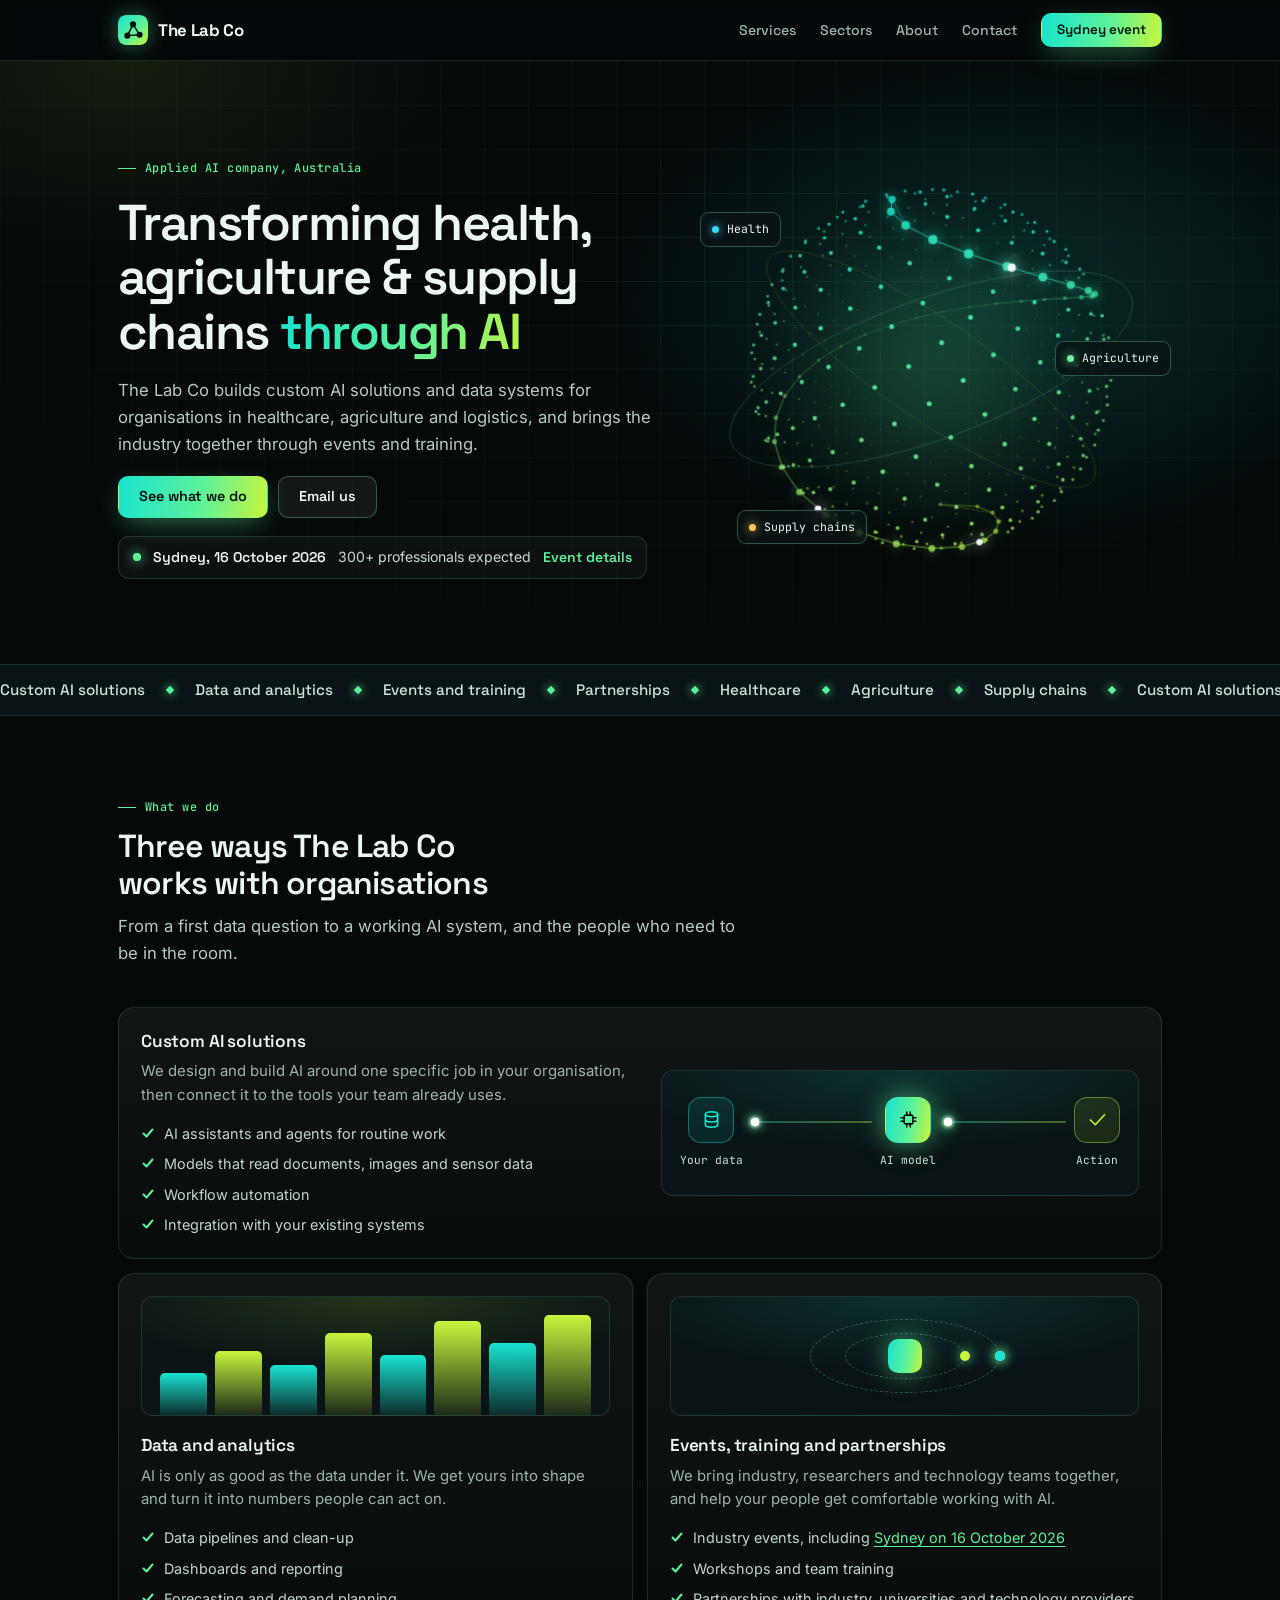
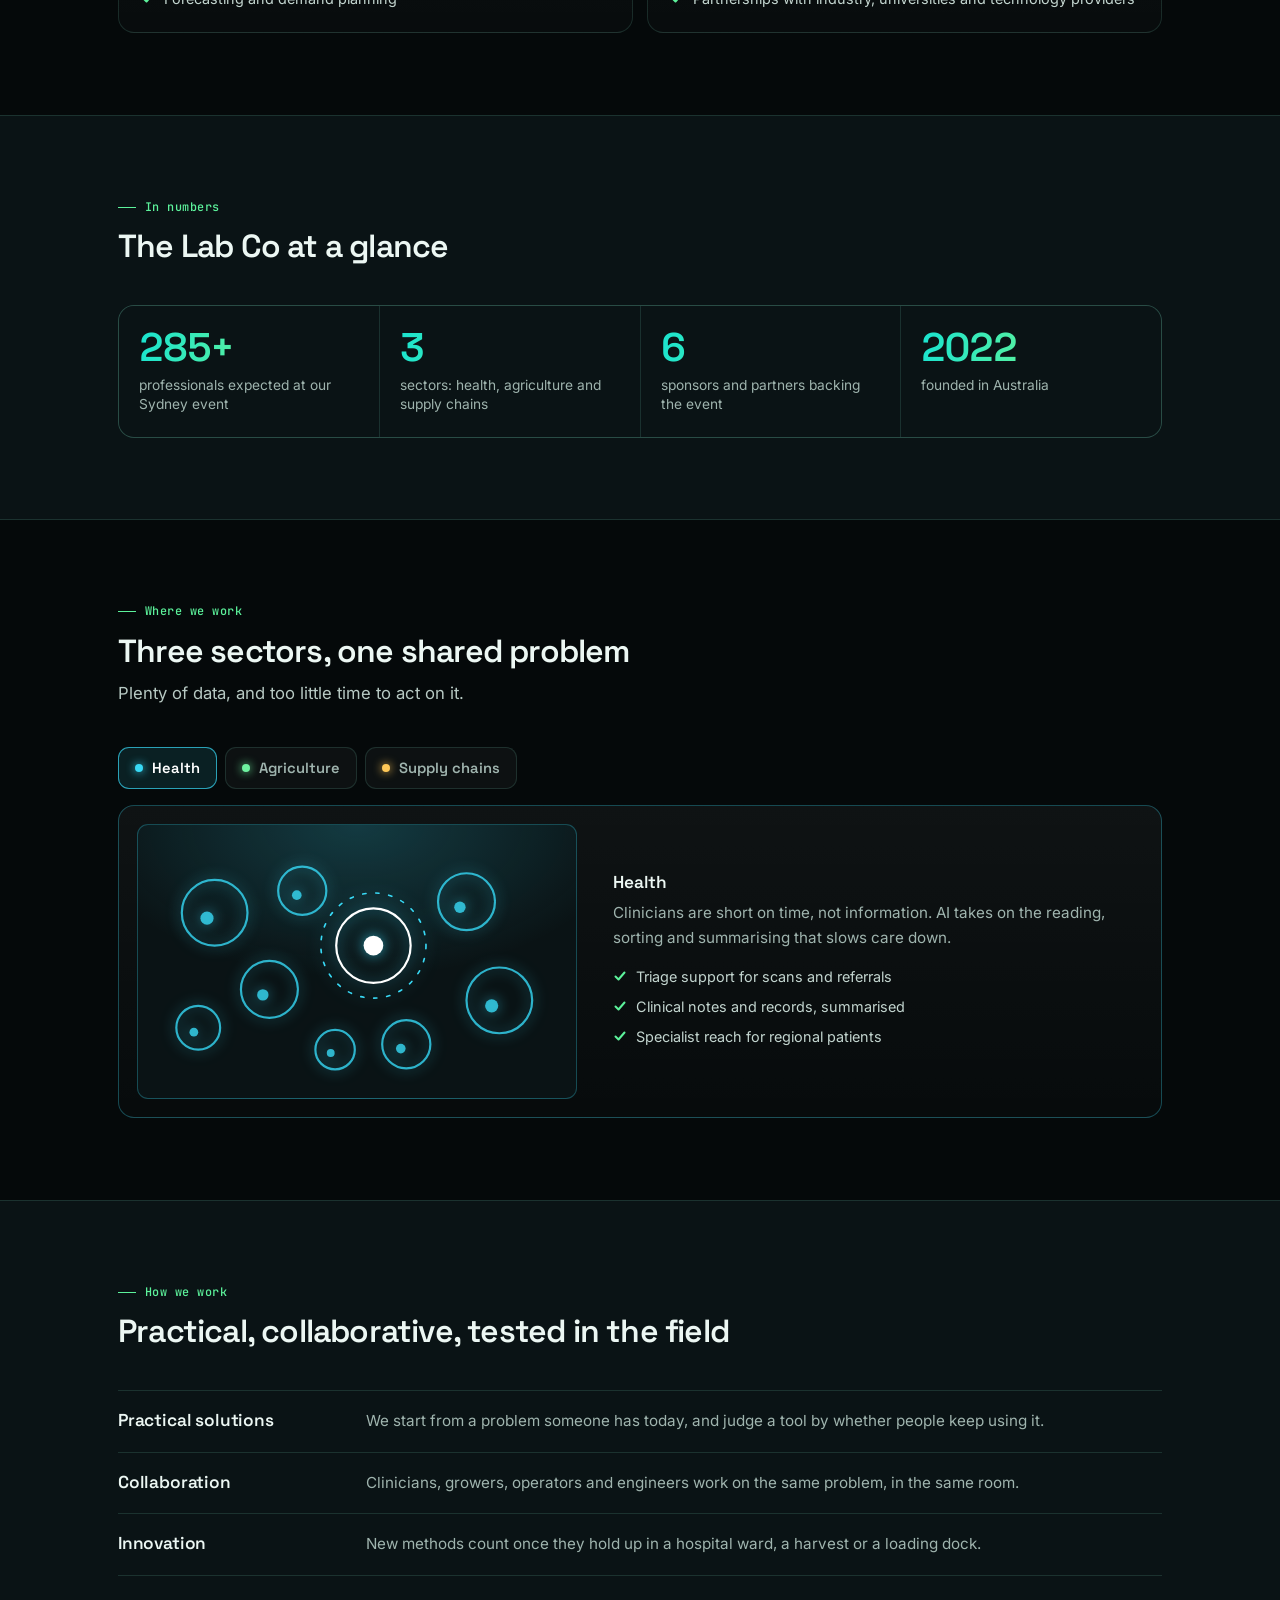
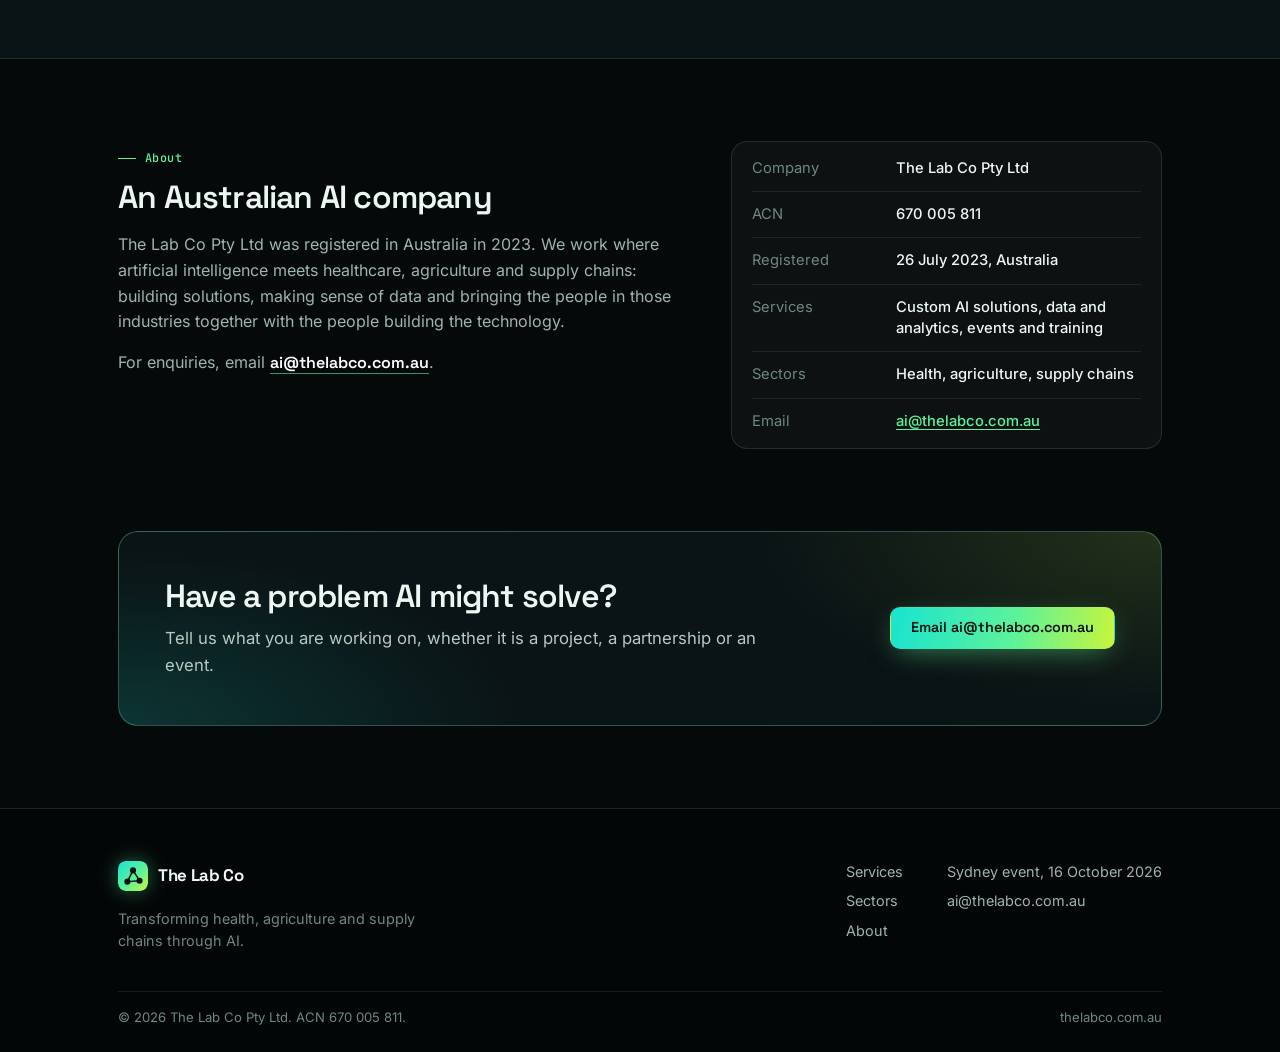
==== index.html @ 6e934815 "Add event speakers preview" ====
<!doctype html>
<html lang="en-AU">
<head>
  <meta charset="utf-8">
  <meta name="viewport" content="width=device-width, initial-scale=1">
  <title>The Lab Co | Custom AI solutions, data and analytics for health, agriculture and supply chains</title>
  <meta name="description" content="The Lab Co is an Australian AI company. We build custom AI solutions and data systems for healthcare, agriculture and supply chains, and run industry events and training.">
  <link rel="canonical" href="https://thelabco.com.au/">
  <meta name="theme-color" content="#05090a">

  <meta property="og:type" content="website">
  <meta property="og:site_name" content="The Lab Co">
  <meta property="og:title" content="The Lab Co | AI for health, agriculture and supply chains">
  <meta property="og:description" content="Custom AI solutions, data and analytics, and industry events for healthcare, agriculture and supply chains.">
  <meta property="og:url" content="https://thelabco.com.au/">
  <meta property="og:image" content="https://thelabco.com.au/assets/img/share.png">
  <meta name="twitter:card" content="summary_large_image">

  <script>document.documentElement.className+=" js";setTimeout(function(){if(!window.__labco)document.documentElement.className+=" reveal-all"},4000);</script>
  <link rel="icon" href="favicon.svg" type="image/svg+xml">
  <link rel="preload" href="assets/fonts/space-grotesk-latin-wght-normal.woff2" as="font" type="font/woff2" crossorigin>
  <link rel="preload" href="assets/fonts/inter-latin-wght-normal.woff2" as="font" type="font/woff2" crossorigin>
  <link rel="stylesheet" href="assets/css/styles.css">

  <script type="application/ld+json">
  {
    "@context": "https://schema.org",
    "@type": "Organization",
    "name": "The Lab Co",
    "legalName": "The Lab Co Pty Ltd",
    "url": "https://thelabco.com.au/",
    "logo": "https://thelabco.com.au/favicon.svg",
    "foundingDate": "2023-07-26",
    "email": "ai@thelabco.com.au",
    "address": { "@type": "PostalAddress", "addressCountry": "AU" }
  }
  </script>
</head>
<body>
  <a class="skip" href="#main">Skip to content</a>
  <div class="progress" aria-hidden="true"></div>

  <header class="site-header">
    <div class="wrap site-header__row">
      <a class="brand" href="index.html" aria-label="The Lab Co, home">
        <img class="brand__mark" src="assets/img/mark.svg" alt="" width="30" height="30">
        <span class="brand__name">The Lab Co</span>
      </a>
      <nav class="nav" aria-label="Main">
        <a class="nav__link" href="#services">Services</a>
        <a class="nav__link" href="#sectors">Sectors</a>
        <a class="nav__link" href="#about">About</a>
        <a class="nav__link" href="#contact">Contact</a>
        <a class="btn btn--primary btn--small" href="event.html">Sydney event</a>
      </nav>
    </div>
  </header>

  <main id="main">

    <section class="hero hero--home">
      <div class="hero__glow" aria-hidden="true"></div>
      <div class="hero__grid" aria-hidden="true"></div>

      <div class="wrap hero__cols">
        <div class="hero__copy">
          <p class="kicker">Applied AI company, Australia</p>
          <h1 class="display">Transforming health, agriculture &amp; supply chains <span class="grad-text">through AI</span></h1>
          <p class="lead">The Lab Co builds custom AI solutions and data systems for organisations in healthcare, agriculture and logistics, and brings the industry together through events and training.</p>
          <div class="btn-row">
            <a class="btn btn--primary" href="#services">See what we do</a>
            <a class="btn btn--ghost" href="mailto:ai@thelabco.com.au">Email us</a>
          </div>
          <a class="eventline" href="event.html">
            <span class="dot"></span>
            <b>Sydney, 16 October 2026</b>
            <span>300+ professionals expected</span>
            <span class="eventline__go">Event details</span>
          </a>
        </div>

        <div class="core" aria-hidden="true">
          <canvas data-sphere></canvas>
          <span class="core__chip core__chip--a">Health</span>
          <span class="core__chip core__chip--b">Agriculture</span>
          <span class="core__chip core__chip--c">Supply chains</span>
        </div>
      </div>
    </section>

    <div class="band" data-band aria-hidden="true">
      <ul class="band__track">
        <li class="band__item">Custom AI solutions</li>
        <li class="band__item">Data and analytics</li>
        <li class="band__item">Events and training</li>
        <li class="band__item">Partnerships</li>
        <li class="band__item">Healthcare</li>
        <li class="band__item">Agriculture</li>
        <li class="band__item">Supply chains</li>
      </ul>
    </div>

    <section class="section" id="services" aria-labelledby="services-title">
      <div class="wrap">
        <div class="section__head">
          <p class="kicker">What we do</p>
          <h2 class="heading" id="services-title">Three ways The Lab Co works with organisations</h2>
          <p class="lead">From a first data question to a working AI system, and the people who need to be in the room.</p>
        </div>

        <div class="bento">
          <article class="card service is-aqua">
            <div>
              <h3 class="subheading">Custom AI solutions</h3>
              <p>We design and build AI around one specific job in your organisation, then connect it to the tools your team already uses.</p>
              <ul class="ticks">
                <li>AI assistants and agents for routine work</li>
                <li>Models that read documents, images and sensor data</li>
                <li>Workflow automation</li>
                <li>Integration with your existing systems</li>
              </ul>
            </div>
            <div class="service__art" aria-hidden="true">
              <div class="flow">
                <div class="flow__node"><span><svg viewBox="0 0 24 24"><ellipse cx="12" cy="6" rx="7" ry="2.8"/><path d="M5 6v6c0 1.5 3.1 2.8 7 2.8s7-1.3 7-2.8V6M5 12v6c0 1.5 3.1 2.8 7 2.8s7-1.3 7-2.8v-6"/></svg></span>Your data</div>
                <div class="flow__wire"></div>
                <div class="flow__node"><span><svg viewBox="0 0 24 24"><rect x="7" y="7" width="10" height="10" rx="2"/><path d="M10 3.5V7M14 3.5V7M10 17v3.5M14 17v3.5M3.5 10H7M3.5 14H7M17 10h3.5M17 14h3.5"/></svg></span>AI model</div>
                <div class="flow__wire"></div>
                <div class="flow__node"><span><svg viewBox="0 0 24 24"><path d="M4 12.5 9.5 18 20 6.5"/></svg></span>Action</div>
              </div>
            </div>
          </article>

          <article class="card service is-lime">
            <div class="service__art" aria-hidden="true">
              <div class="bars">
                <i style="--h:42%;--t:0s"></i><i style="--h:64%;--t:-.4s"></i><i style="--h:50%;--t:-.8s"></i><i style="--h:82%;--t:-1.2s"></i><i style="--h:60%;--t:-1.6s"></i><i style="--h:94%;--t:-2s"></i><i style="--h:72%;--t:-2.4s"></i><i style="--h:100%;--t:-2.8s"></i>
              </div>
            </div>
            <div>
              <h3 class="subheading">Data and analytics</h3>
              <p>AI is only as good as the data under it. We get yours into shape and turn it into numbers people can act on.</p>
              <ul class="ticks">
                <li>Data pipelines and clean-up</li>
                <li>Dashboards and reporting</li>
                <li>Forecasting and demand planning</li>
              </ul>
            </div>
          </article>

          <article class="card service is-aqua">
            <div class="service__art" aria-hidden="true">
              <div class="orbit">
                <span class="orbit__ring"></span><span class="orbit__ring orbit__ring--2"></span>
                <span class="orbit__hub"></span>
                <span class="orbit__sat"></span><span class="orbit__sat orbit__sat--2"></span><span class="orbit__sat orbit__sat--3"></span>
              </div>
            </div>
            <div>
              <h3 class="subheading">Events, training and partnerships</h3>
              <p>We bring industry, researchers and technology teams together, and help your people get comfortable working with AI.</p>
              <ul class="ticks">
                <li><span>Industry events, including <a href="event.html">Sydney on 16 October 2026</a></span></li>
                <li>Workshops and team training</li>
                <li>Partnerships with industry, universities and technology providers</li>
              </ul>
            </div>
          </article>
        </div>
      </div>
    </section>

    <section class="section section--alt" aria-labelledby="numbers-title">
      <div class="wrap">
        <div class="section__head">
          <p class="kicker">In numbers</p>
          <h2 class="heading" id="numbers-title">The Lab Co at a glance</h2>
        </div>
        <!--
          To add "companies served": copy one <div class="stat"> block below,
          set data-count to the real number and change the label.
        -->
        <div class="stats">
          <div class="stat">
            <p class="stat__num grad-text"><span data-count="300">300</span>+</p>
            <p class="stat__label">professionals expected at our Sydney event</p>
          </div>
          <div class="stat">
            <p class="stat__num grad-text"><span data-count="3">3</span></p>
            <p class="stat__label">sectors: health, agriculture and supply chains</p>
          </div>
          <div class="stat">
            <p class="stat__num grad-text"><span data-count="6">6</span></p>
            <p class="stat__label">sponsors and partners backing the event</p>
          </div>
          <div class="stat">
            <p class="stat__num grad-text"><span data-count="2023" data-count-from="2000">2023</span></p>
            <p class="stat__label">founded in Australia</p>
          </div>
        </div>
      </div>
    </section>

    <section class="section" id="sectors" aria-labelledby="sectors-title">
      <div class="wrap">
        <div class="section__head">
          <p class="kicker">Where we work</p>
          <h2 class="heading" id="sectors-title">Three sectors, one shared problem</h2>
          <p class="lead">Plenty of data, and too little time to act on it.</p>
        </div>

        <div class="tabs" data-tabs>
          <div class="tabs__list" role="tablist" aria-label="Sectors" hidden>
            <button class="tab is-health" role="tab" id="tab-health" aria-controls="health" aria-selected="true" type="button">Health</button>
            <button class="tab is-agri" role="tab" id="tab-agriculture" aria-controls="agriculture" aria-selected="false" type="button">Agriculture</button>
            <button class="tab is-supply" role="tab" id="tab-supply" aria-controls="supply-chains" aria-selected="false" type="button">Supply chains</button>
          </div>

          <div class="panel is-health" role="tabpanel" id="health" aria-labelledby="tab-health">
            <div class="panel__art"><img src="assets/img/plate-health.svg" alt="" width="400" height="250"></div>
            <div class="panel__body">
              <h3 class="subheading">Health</h3>
              <p>Clinicians are short on time, not information. AI takes on the reading, sorting and summarising that slows care down.</p>
              <ul class="ticks">
                <li>Triage support for scans and referrals</li>
                <li>Clinical notes and records, summarised</li>
                <li>Specialist reach for regional patients</li>
              </ul>
            </div>
          </div>

          <div class="panel is-agri" role="tabpanel" id="agriculture" aria-labelledby="tab-agriculture">
            <div class="panel__art"><img src="assets/img/plate-agriculture.svg" alt="" width="400" height="250"></div>
            <div class="panel__body">
              <h3 class="subheading">Agriculture</h3>
              <p>A paddock changes by the day. AI turns satellite, weather and sensor data into decisions a grower can act on.</p>
              <ul class="ticks">
                <li>Crop stress and disease detection</li>
                <li>Irrigation and input timing</li>
                <li>Yield forecasting</li>
              </ul>
            </div>
          </div>

          <div class="panel is-supply" role="tabpanel" id="supply-chains" aria-labelledby="tab-supply">
            <div class="panel__art"><img src="assets/img/plate-supply.svg" alt="" width="400" height="250"></div>
            <div class="panel__body">
              <h3 class="subheading">Supply chains</h3>
              <p>Between the farm gate or factory and the customer sit forecasts, bookings and paperwork. AI keeps goods moving and visible.</p>
              <ul class="ticks">
                <li>Demand forecasting</li>
                <li>Shipment visibility and exception alerts</li>
                <li>Automated documents and coordination</li>
              </ul>
            </div>
          </div>
        </div>
      </div>
    </section>

    <section class="section section--alt" id="approach" aria-labelledby="approach-title">
      <div class="wrap">
        <div class="section__head">
          <p class="kicker">How we work</p>
          <h2 class="heading" id="approach-title">Practical, collaborative, tested in the field</h2>
        </div>
        <div class="rowlist">
          <div class="rowlist__item">
            <h3 class="subheading">Practical solutions</h3>
            <p>We start from a problem someone has today, and judge a tool by whether people keep using it.</p>
          </div>
          <div class="rowlist__item">
            <h3 class="subheading">Collaboration</h3>
            <p>Clinicians, growers, operators and engineers work on the same problem, in the same room.</p>
          </div>
          <div class="rowlist__item">
            <h3 class="subheading">Innovation</h3>
            <p>New methods count once they hold up in a hospital ward, a harvest or a loading dock.</p>
          </div>
        </div>
      </div>
    </section>

    <section class="section" id="about" aria-labelledby="about-title">
      <div class="wrap split">
        <div>
          <p class="kicker">About</p>
          <h2 class="heading" id="about-title" style="margin-top: 11px;">An Australian AI company</h2>
          <div class="prose" style="margin-top: 16px;">
            <p>The Lab Co Pty Ltd was registered in Australia in 2023. We work where artificial intelligence meets healthcare, agriculture and supply chains: building solutions, making sense of data and bringing the people in those industries together with the people building the technology.</p>
            <p>For enquiries, email <a class="mail" href="mailto:ai@thelabco.com.au">ai@thelabco.com.au</a>.</p>
          </div>
        </div>
        <dl class="facts">
          <div class="facts__row"><dt>Company</dt><dd>The Lab Co Pty Ltd</dd></div>
          <div class="facts__row"><dt>ACN</dt><dd>670 005 811</dd></div>
          <div class="facts__row"><dt>Registered</dt><dd>26 July 2023, Australia</dd></div>
          <div class="facts__row"><dt>Services</dt><dd>Custom AI solutions, data and analytics, events and training</dd></div>
          <div class="facts__row"><dt>Sectors</dt><dd>Health, agriculture, supply chains</dd></div>
          <div class="facts__row"><dt>Email</dt><dd><a href="mailto:ai@thelabco.com.au">ai@thelabco.com.au</a></dd></div>
        </dl>
      </div>
    </section>

    <section class="section" id="contact" aria-labelledby="contact-title" style="padding-top: 0;">
      <div class="wrap">
        <div class="contact">
          <div>
            <h2 class="heading" id="contact-title">Have a problem AI might solve?</h2>
            <p class="lead">Tell us what you are working on, whether it is a project, a partnership or an event.</p>
          </div>
          <a class="btn btn--primary" href="mailto:ai@thelabco.com.au">Email ai@thelabco.com.au</a>
        </div>
      </div>
    </section>

  </main>

  <footer class="site-footer">
    <div class="wrap">
      <div class="site-footer__top">
        <div>
          <a class="brand" href="index.html" aria-label="The Lab Co, home">
            <img class="brand__mark" src="assets/img/mark.svg" alt="" width="30" height="30">
            <span class="brand__name">The Lab Co</span>
          </a>
          <p class="site-footer__tag">Transforming health, agriculture and supply chains through AI.</p>
        </div>
        <nav class="site-footer__links" aria-label="Site">
          <a href="#services">Services</a>
          <a href="#sectors">Sectors</a>
          <a href="#about">About</a>
        </nav>
        <nav class="site-footer__links" aria-label="More">
          <a href="event.html">Sydney event, 16 October 2026</a>
          <a href="mailto:ai@thelabco.com.au">ai@thelabco.com.au</a>
        </nav>
      </div>
      <div class="site-footer__legal">
        <span>&copy; 2026 The Lab Co Pty Ltd. ACN 670 005 811.</span>
        <span>thelabco.com.au</span>
      </div>
    </div>
  </footer>

  <script src="assets/js/main.js" defer></script>
</body>
</html>
---- assets/css/styles.css ----
/* The Lab Co — site styles
   Identity: graphite black with an aqua-to-lime signal gradient.
   Sector colours: health = cyan, agriculture = green, supply chains = amber. */

@font-face { font-family: "Space Grotesk"; font-style: normal; font-display: swap; font-weight: 300 700; src: url("../fonts/space-grotesk-latin-wght-normal.woff2") format("woff2"); }
@font-face { font-family: "Inter"; font-style: normal; font-display: swap; font-weight: 100 900; src: url("../fonts/inter-latin-wght-normal.woff2") format("woff2"); }
@font-face { font-family: "JetBrains Mono"; font-style: normal; font-display: swap; font-weight: 100 800; src: url("../fonts/jetbrains-mono-latin-wght-normal.woff2") format("woff2"); }

:root {
  color-scheme: dark;
  --bg: #05090a;
  --bg-2: #0a1315;
  --panel: rgba(255, 255, 255, 0.035);
  --panel-2: rgba(255, 255, 255, 0.06);
  --line: rgba(140, 255, 220, 0.13);
  --line-2: rgba(140, 255, 220, 0.28);
  --text: #ecf7f3;
  --muted: #9fb4ae;
  --dim: #6f8781;

  --aqua: #19e3d0;
  --mint: #5cf29b;
  --lime: #c8f53c;
  --cyan: #38d9f5;
  --green: #6ef2a0;
  --amber: #ffc857;
  --grad: linear-gradient(100deg, #19e3d0 0%, #5cf29b 55%, #c8f53c 100%);

  --display: "Space Grotesk", "Segoe UI", system-ui, -apple-system, Arial, sans-serif;
  --body: "Inter", "Segoe UI", system-ui, -apple-system, Arial, sans-serif;
  --mono: "JetBrains Mono", ui-monospace, "SFMono-Regular", Menlo, Consolas, monospace;

  --gutter: clamp(18px, 4.5vw, 48px);
  --radius: 16px;
  --accent: var(--mint);
}

*, *::before, *::after { box-sizing: border-box; }
html { -webkit-text-size-adjust: 100%; scroll-behavior: smooth; scroll-padding-top: 80px; }
@media (prefers-reduced-motion: reduce) { html { scroll-behavior: auto; } }

body {
  margin: 0; background: var(--bg); color: var(--muted);
  font-family: var(--body); font-size: 1rem; line-height: 1.62;
  -webkit-font-smoothing: antialiased; text-rendering: optimizeLegibility; overflow-x: hidden;
}
img, svg, iframe, canvas { display: block; max-width: 100%; }
h1, h2, h3, p, dl, dd, ul, ol { margin: 0; }
ul, ol { padding: 0; list-style: none; }
a { color: var(--mint); text-decoration-thickness: 1px; text-underline-offset: 0.2em; }
a:hover { color: #ffffff; }
:focus-visible { outline: 2px solid var(--lime); outline-offset: 3px; border-radius: 6px; }
[hidden] { display: none !important; }

.skip { position: absolute; left: 12px; top: -70px; z-index: 70; background: #fff; color: #04110e; font-family: var(--display); font-weight: 600; font-size: 0.9rem; padding: 9px 14px; border-radius: 9px; text-decoration: none; }
.skip:focus { top: 12px; }
.wrap { max-width: 1140px; margin-inline: auto; padding-inline: var(--gutter); }
.grad-text { background-image: linear-gradient(100deg, #19e3d0, #5cf29b, #c8f53c, #5cf29b, #19e3d0); background-size: 220% auto; -webkit-background-clip: text; background-clip: text; color: transparent; }

/* ---------- Type (kept compact) ---------- */
.display { font-family: var(--display); font-weight: 600; font-size: clamp(1.9rem, 4.1vw, 3.15rem); line-height: 1.08; letter-spacing: -0.03em; color: var(--text); text-wrap: balance; }
.heading { font-family: var(--display); font-weight: 600; font-size: clamp(1.45rem, 2.5vw, 2rem); line-height: 1.15; letter-spacing: -0.025em; color: var(--text); text-wrap: balance; }
.subheading { font-family: var(--display); font-weight: 600; font-size: 1.08rem; line-height: 1.3; letter-spacing: -0.01em; color: var(--text); }
.lead { font-size: 1.04rem; line-height: 1.62; color: #b7c9c3; max-width: 38em; }
.small { font-size: 0.9rem; }
.kicker { display: inline-flex; align-items: center; gap: 9px; font-family: var(--mono); font-size: 0.74rem; font-weight: 500; letter-spacing: 0.04em; color: var(--mint); }
.kicker::before { content: ""; width: 18px; height: 1px; background: currentColor; }
.prose { max-width: 38em; }
.prose p + p { margin-top: 0.9em; }
.mail { font-family: var(--display); font-weight: 600; color: #fff; text-decoration: none; border-bottom: 1px solid rgba(92, 242, 155, 0.6); }
.mail:hover { color: var(--mint); }

/* ---------- Header ---------- */
.site-header { position: sticky; top: 0; z-index: 50; background: rgba(5, 9, 10, 0.7); -webkit-backdrop-filter: blur(14px) saturate(140%); backdrop-filter: blur(14px) saturate(140%); border-bottom: 1px solid var(--line); transition: background-color 0.3s ease, box-shadow 0.3s ease; }
.site-header.is-scrolled { background: rgba(5, 9, 10, 0.93); box-shadow: 0 12px 36px -18px #000; }
.site-header__row { display: flex; align-items: center; justify-content: space-between; gap: 18px; min-height: 60px; }
.brand { display: inline-flex; align-items: center; gap: 10px; color: var(--text); text-decoration: none; }
.brand:hover { color: #fff; }
.brand__mark { width: 30px; height: 30px; border-radius: 8px; box-shadow: 0 0 20px rgba(92, 242, 155, 0.4); }
.brand__name { font-family: var(--display); font-weight: 700; font-size: 1.05rem; letter-spacing: -0.02em; line-height: 1; }
.nav { display: flex; align-items: center; gap: 4px 24px; font-family: var(--display); font-size: 0.88rem; font-weight: 500; }
.nav__link { color: var(--muted); text-decoration: none; padding-block: 8px; transition: color 0.15s ease; }
.nav__link:hover { color: #fff; }

/* ---------- Buttons ---------- */
.btn { position: relative; overflow: hidden; display: inline-flex; align-items: center; justify-content: center; gap: 8px; font-family: var(--display); font-weight: 600; font-size: 0.9rem; line-height: 1.1; padding: 12px 20px; border-radius: 10px; border: 1px solid transparent; text-decoration: none; cursor: pointer; white-space: nowrap; transition: transform 0.15s ease, box-shadow 0.2s ease, background-color 0.15s ease, border-color 0.15s ease; }
.btn--primary { background: var(--grad); color: #04110e; box-shadow: 0 8px 28px -8px rgba(92, 242, 155, 0.55); }
.btn--primary:hover { color: #04110e; transform: translateY(-1px); box-shadow: 0 10px 36px -6px rgba(92, 242, 155, 0.75); }
.btn--primary::after { content: ""; position: absolute; top: 0; bottom: 0; left: 0; width: 40%; background: linear-gradient(100deg, transparent, rgba(255, 255, 255, 0.6), transparent); transform: translateX(-140%) skewX(-20deg); pointer-events: none; }
.btn--primary:hover::after { transform: translateX(380%) skewX(-20deg); transition: transform 0.75s ease; }
.btn--ghost { background: var(--panel-2); border-color: var(--line-2); color: var(--text); }
.btn--ghost:hover { background: rgba(255, 255, 255, 0.1); border-color: rgba(255, 255, 255, 0.4); color: #fff; }
.btn--small { padding: 9px 15px; font-size: 0.84rem; }
.btn-row { display: flex; flex-wrap: wrap; gap: 10px; }
.btn svg { width: 15px; height: 15px; fill: none; stroke: currentColor; stroke-width: 2; stroke-linecap: round; stroke-linejoin: round; }

/* ---------- Home hero ---------- */
.hero { position: relative; isolation: isolate; overflow: hidden; padding-block: clamp(40px, 6vw, 84px) clamp(36px, 5vw, 64px); }
.hero__glow { position: absolute; inset: 0; z-index: -3; pointer-events: none; background: radial-gradient(45% 60% at 78% 40%, rgba(25, 227, 208, 0.16), transparent 70%), radial-gradient(40% 50% at 10% 0%, rgba(200, 245, 60, 0.08), transparent 70%); }
.hero__grid { position: absolute; inset: 0; z-index: -2; pointer-events: none; background-image: linear-gradient(rgba(140, 255, 220, 0.055) 1px, transparent 1px), linear-gradient(90deg, rgba(140, 255, 220, 0.055) 1px, transparent 1px); background-size: 44px 44px; -webkit-mask-image: radial-gradient(80% 80% at 60% 30%, #000 10%, transparent 100%); mask-image: radial-gradient(80% 80% at 60% 30%, #000 10%, transparent 100%); }
.hero__cols { display: grid; gap: 28px 40px; align-items: center; }
.hero__copy { display: grid; gap: 18px; justify-items: start; }
.hero__copy > * { animation: rise 0.9s cubic-bezier(0.16, 0.84, 0.3, 1) both; }
.hero__copy > :nth-child(1) { animation-delay: 0.05s; }
.hero__copy > :nth-child(2) { animation-delay: 0.16s; }
.hero__copy > :nth-child(3) { animation-delay: 0.3s; }
.hero__copy > :nth-child(4) { animation-delay: 0.44s; }
.hero__copy > :nth-child(5) { animation-delay: 0.58s; }
@keyframes rise { from { opacity: 0; transform: translateY(26px); } }

.core { position: relative; aspect-ratio: 1; width: min(100%, 500px); margin-inline: auto; animation: core-in 1.4s cubic-bezier(0.16, 0.84, 0.3, 1) 0.2s both; }
@keyframes core-in { from { opacity: 0; transform: scale(0.86); } }
.core canvas { width: 100%; height: 100%; }
.core::before { content: ""; position: absolute; inset: 14%; border-radius: 50%; background: radial-gradient(circle, rgba(92, 242, 155, 0.2), transparent 68%); filter: blur(30px); }
.core__chip { position: absolute; display: inline-flex; align-items: center; gap: 8px; font-family: var(--mono); font-size: 0.72rem; color: var(--text); padding: 7px 11px; border-radius: 9px; background: rgba(10, 19, 21, 0.82); border: 1px solid var(--line-2); -webkit-backdrop-filter: blur(6px); backdrop-filter: blur(6px); animation: bob 5s ease-in-out infinite; }
.core__chip::before { content: ""; width: 7px; height: 7px; border-radius: 50%; background: var(--accent); box-shadow: 0 0 10px var(--accent); }
.core__chip--a { --accent: var(--cyan); left: 0; top: 16%; }
.core__chip--b { --accent: var(--green); right: -2%; top: 44%; animation-delay: -1.7s; }
.core__chip--c { --accent: var(--amber); left: 8%; bottom: 12%; animation-delay: -3.2s; }
@keyframes bob { 50% { transform: translateY(-9px); } }

.eventline { display: inline-flex; flex-wrap: wrap; align-items: center; gap: 6px 12px; padding: 9px 14px; border-radius: 11px; background: var(--panel); border: 1px solid var(--line); color: #c9dad4; font-size: 0.88rem; text-decoration: none; transition: border-color 0.2s ease, background-color 0.2s ease; }
.eventline:hover { border-color: var(--line-2); background: var(--panel-2); color: #fff; }
.eventline b { font-family: var(--display); font-weight: 600; color: var(--text); }
.eventline__go { font-family: var(--display); font-weight: 600; color: var(--mint); }
.dot { position: relative; width: 8px; height: 8px; border-radius: 50%; background: var(--mint); box-shadow: 0 0 12px var(--mint); flex: none; }
.dot::after { content: ""; position: absolute; inset: 0; border-radius: 50%; border: 1px solid var(--mint); animation: ping 2.2s cubic-bezier(0, 0, 0.2, 1) infinite; }
@keyframes ping { to { transform: scale(3.4); opacity: 0; } }

/* ---------- Moving word band ---------- */
.band { border-block: 1px solid var(--line); background: var(--bg-2); overflow: hidden; padding-block: 13px; }
.band__track { display: flex; flex-wrap: wrap; justify-content: center; gap: 6px 0; margin: 0; }
.band__item { display: inline-flex; align-items: center; gap: 22px; padding-right: 22px; font-family: var(--display); font-weight: 500; font-size: 0.95rem; color: #cfe2db; white-space: nowrap; }
.band__item::after { content: ""; width: 6px; height: 6px; transform: rotate(45deg); background: var(--mint); box-shadow: 0 0 10px var(--mint); }
.band.is-live .band__track { flex-wrap: nowrap; justify-content: flex-start; width: max-content; animation: slide 38s linear infinite; }
.band.is-live:hover .band__track { animation-play-state: paused; }
@keyframes slide { to { transform: translateX(calc(-100% / 3)); } }

/* ---------- Sections ---------- */
.section { padding-block: clamp(44px, 6.4vw, 84px); position: relative; }
.section--alt { background: var(--bg-2); border-block: 1px solid var(--line); }
.section__head { display: grid; gap: 11px; margin-bottom: clamp(24px, 3.4vw, 40px); max-width: 44em; }

/* ---------- Cards ---------- */
.card { position: relative; background: linear-gradient(180deg, rgba(255, 255, 255, 0.05), rgba(255, 255, 255, 0.015)); border: 1px solid var(--line); border-radius: var(--radius); padding: 22px; transition: border-color 0.2s ease, box-shadow 0.25s ease, transform 0.2s ease; }
.card > * { position: relative; }
.card::before { content: ""; position: absolute; inset: 0; border-radius: inherit; pointer-events: none; opacity: 0; transition: opacity 0.3s ease; background: radial-gradient(340px circle at var(--mx, 50%) var(--my, 0%), color-mix(in srgb, var(--accent) 18%, transparent), transparent 62%); }
.card:hover::before { opacity: 1; }
.card:hover { border-color: color-mix(in srgb, var(--accent) 55%, transparent); }
.card p { margin-top: 8px; font-size: 0.93rem; line-height: 1.6; }
.cards { display: grid; gap: 14px; }

.is-health { --accent: var(--cyan); }
.is-agri { --accent: var(--green); }
.is-supply { --accent: var(--amber); }
.is-aqua { --accent: var(--aqua); }
.is-lime { --accent: var(--lime); }

.icon { display: grid; place-items: center; width: 40px; height: 40px; border-radius: 11px; margin-bottom: 14px; color: var(--accent); background: color-mix(in srgb, var(--accent) 13%, transparent); border: 1px solid color-mix(in srgb, var(--accent) 36%, transparent); box-shadow: 0 0 22px -6px var(--accent); transition: transform 0.25s ease; }
.icon svg { width: 20px; height: 20px; fill: none; stroke: currentColor; stroke-width: 1.8; stroke-linecap: round; stroke-linejoin: round; }
.card:hover .icon { transform: translateY(-3px) scale(1.06); }

.ticks { margin-top: 14px; display: grid; gap: 7px; font-size: 0.9rem; color: #c3d5cf; }
.ticks li { display: flex; gap: 9px; align-items: flex-start; }
.ticks li::before { content: ""; flex: none; width: 14px; height: 14px; margin-top: 4px; background: no-repeat center / contain url("data:image/svg+xml,%3Csvg xmlns='http://www.w3.org/2000/svg' viewBox='0 0 14 14' fill='none' stroke='%235cf29b' stroke-width='2' stroke-linecap='round' stroke-linejoin='round'%3E%3Cpath d='M2.5 7.5 5.5 10.5 11.5 3.5'/%3E%3C/svg%3E"); }

/* ---------- Services (bento) ---------- */
.bento { display: grid; gap: 14px; }
.service { display: grid; gap: 18px; align-content: start; }
.service__art { border-radius: 12px; border: 1px solid var(--line); background: radial-gradient(90% 90% at 50% 0%, color-mix(in srgb, var(--accent) 14%, transparent), transparent 70%), var(--bg-2); overflow: hidden; }

/* flow diagram: data -> model -> action */
.flow { display: grid; grid-template-columns: auto 1fr auto 1fr auto; align-items: center; gap: 0; padding: 26px 18px; }
.flow__node { display: grid; justify-items: center; gap: 8px; font-family: var(--mono); font-size: 0.7rem; color: #cfe2db; }
.flow__node span { display: grid; place-items: center; width: 46px; height: 46px; border-radius: 13px; color: var(--aqua); background: rgba(25, 227, 208, 0.1); border: 1px solid rgba(25, 227, 208, 0.4); }
.flow__node:nth-child(3) span { color: #04110e; background: var(--grad); border-color: transparent; box-shadow: 0 0 26px rgba(92, 242, 155, 0.6); animation: think 2.4s ease-in-out infinite; }
.flow__node:nth-child(5) span { color: var(--lime); background: rgba(200, 245, 60, 0.1); border-color: rgba(200, 245, 60, 0.4); }
.flow__node svg { width: 21px; height: 21px; fill: none; stroke: currentColor; stroke-width: 1.8; stroke-linecap: round; stroke-linejoin: round; }
.flow__wire { position: relative; height: 2px; margin: 0 8px 22px; background: linear-gradient(90deg, rgba(25, 227, 208, 0.35), rgba(200, 245, 60, 0.35)); border-radius: 2px; }
.flow__wire::before, .flow__wire::after { content: ""; position: absolute; top: -3px; left: 0; width: 8px; height: 8px; border-radius: 50%; background: #fff; box-shadow: 0 0 12px var(--mint), 0 0 4px #fff; animation: travel 2.2s linear infinite; }
.flow__wire::after { animation-delay: -1.1s; }
.flow__wire:nth-child(4)::before { animation-delay: -0.5s; }
.flow__wire:nth-child(4)::after { animation-delay: -1.6s; }
@keyframes travel { from { left: 0; opacity: 0; } 12% { opacity: 1; } 88% { opacity: 1; } to { left: calc(100% - 8px); opacity: 0; } }
@keyframes think { 50% { transform: scale(1.08); box-shadow: 0 0 40px rgba(92, 242, 155, 0.9); } }

/* bars */
.bars { display: flex; align-items: flex-end; gap: 8px; height: 118px; padding: 18px 18px 0; }
.bars i { flex: 1; border-radius: 5px 5px 0 0; background: linear-gradient(180deg, var(--aqua), rgba(25, 227, 208, 0.12)); height: var(--h); transform-origin: bottom; animation: grow 3.6s ease-in-out infinite; animation-delay: var(--t, 0s); }
.bars i:nth-child(even) { background: linear-gradient(180deg, var(--lime), rgba(200, 245, 60, 0.1)); }
@keyframes grow { 0%, 100% { transform: scaleY(0.55); } 50% { transform: scaleY(1); } }

/* orbit */
.orbit { position: relative; height: 118px; display: grid; place-items: center; }
.orbit__ring { position: absolute; width: 190px; height: 74px; border: 1px dashed var(--line-2); border-radius: 50%; }
.orbit__ring--2 { width: 120px; height: 46px; }
.orbit__hub { width: 34px; height: 34px; border-radius: 10px; background: var(--grad); box-shadow: 0 0 26px rgba(92, 242, 155, 0.6); }
.orbit__sat { position: absolute; left: 50%; top: 50%; width: 10px; height: 10px; margin: -5px; border-radius: 50%; background: #fff; box-shadow: 0 0 12px var(--mint); offset-path: ellipse(95px 37px at 50% 50%); offset-rotate: 0deg; animation: orbit 7s linear infinite; }
.orbit__sat--2 { offset-path: ellipse(60px 23px at 50% 50%); animation-duration: 4.6s; animation-direction: reverse; background: var(--lime); }
.orbit__sat--3 { animation-delay: -3.5s; background: var(--aqua); }
@keyframes orbit { to { offset-distance: 100%; } }

/* ---------- Numbers ---------- */
.stats { display: grid; grid-template-columns: repeat(2, 1fr); gap: 1px; background: var(--line); border: 1px solid var(--line); border-radius: var(--radius); overflow: hidden; }
.stat { background: var(--bg); padding: 22px 20px; }
.section--alt .stat { background: var(--bg-2); }
.stat__num { font-family: var(--display); font-weight: 600; font-size: clamp(1.8rem, 3.4vw, 2.5rem); line-height: 1; letter-spacing: -0.03em; font-variant-numeric: tabular-nums; }
.stat__label { margin-top: 8px; font-size: 0.86rem; line-height: 1.4; color: var(--muted); }

/* ---------- Sector switcher ---------- */
.tabs { display: grid; gap: 16px; }
.tabs__list { display: flex; flex-wrap: wrap; gap: 8px; }
.tab { display: inline-flex; align-items: center; gap: 9px; font-family: var(--display); font-weight: 600; font-size: 0.92rem; color: var(--muted); background: var(--panel); border: 1px solid var(--line); border-radius: 11px; padding: 11px 16px; cursor: pointer; text-align: left; transition: color 0.15s ease, border-color 0.2s ease, background-color 0.2s ease; }
.tab::before { content: ""; width: 8px; height: 8px; border-radius: 50%; background: var(--accent); box-shadow: 0 0 10px var(--accent); }
.tab:hover { color: #fff; border-color: var(--line-2); }
.tab[aria-selected="true"] { color: #fff; border-color: color-mix(in srgb, var(--accent) 70%, transparent); background: color-mix(in srgb, var(--accent) 11%, transparent); }
.panel { display: grid; gap: 20px; align-items: center; padding: 16px; border-radius: var(--radius); border: 1px solid color-mix(in srgb, var(--accent) 30%, transparent); background: linear-gradient(180deg, rgba(255, 255, 255, 0.045), rgba(255, 255, 255, 0.012)); }
.panel + .panel { margin-top: 14px; }
.tabs.is-live .panel + .panel { margin-top: 0; }
.tabs.is-live .panel { animation: panel-in 0.5s cubic-bezier(0.16, 0.84, 0.3, 1); }
@keyframes panel-in { from { opacity: 0; transform: translateY(12px); } }
.panel__art { position: relative; aspect-ratio: 16 / 10; border-radius: 11px; overflow: hidden; border: 1px solid color-mix(in srgb, var(--accent) 28%, transparent); background: radial-gradient(90% 80% at 50% 0%, color-mix(in srgb, var(--accent) 20%, transparent), transparent 70%), var(--bg-2); }
.panel__art img { width: 100%; height: 100%; object-fit: cover; filter: drop-shadow(0 0 7px color-mix(in srgb, var(--accent) 70%, transparent)); }
.panel__art::after, .card__art::after { content: ""; position: absolute; top: 0; bottom: 0; left: 0; width: 34%; pointer-events: none; background: linear-gradient(90deg, transparent, color-mix(in srgb, var(--accent) 24%, transparent) 70%, color-mix(in srgb, var(--accent) 70%, transparent) 99%, transparent); transform: translateX(-130%); animation: scan 6s ease-in-out infinite; }
@keyframes scan { 0%, 45% { transform: translateX(-130%); } 100% { transform: translateX(330%); } }
.panel__body { padding: 4px 8px 8px; }
.panel__body p { margin-top: 8px; font-size: 0.95rem; }

/* theme cards (event page) */
.card--sector { padding: 10px 10px 20px; }
.card--sector .card__body { padding: 16px 12px 0; }
.card__art { position: relative; display: block; aspect-ratio: 16 / 10; border-radius: 10px; overflow: hidden; background: radial-gradient(90% 80% at 50% 0%, color-mix(in srgb, var(--accent) 20%, transparent), transparent 70%), var(--bg-2); border: 1px solid color-mix(in srgb, var(--accent) 28%, transparent); }
.card__art img { width: 100%; height: 100%; object-fit: cover; filter: drop-shadow(0 0 7px color-mix(in srgb, var(--accent) 70%, transparent)); transition: transform 0.6s cubic-bezier(0.16, 0.84, 0.3, 1); }
.card--sector:hover .card__art img { transform: scale(1.06); }
.cards > :nth-child(2) .card__art::after { animation-delay: 1.2s; }
.cards > :nth-child(3) .card__art::after { animation-delay: 2.4s; }

/* event speakers */
.section--speakers { background: radial-gradient(70% 100% at 50% 0%, rgba(25, 227, 208, 0.06), transparent 78%); border-block: 1px solid var(--line); }
.speaker { padding: 10px; overflow: hidden; }
.speaker__photo { aspect-ratio: 4 / 3; overflow: hidden; border-radius: 10px; border: 1px solid var(--line-2); background: radial-gradient(80% 90% at 50% 28%, rgba(92, 242, 155, 0.16), transparent 72%), #101c1e; }
.speaker__photo img { width: 100%; height: 100%; object-fit: cover; object-position: center 25%; transition: transform 0.5s cubic-bezier(0.16, 0.84, 0.3, 1); }
.speaker:hover .speaker__photo img { transform: scale(1.04); }
.speaker:nth-child(5) .speaker__photo img { object-position: center 24%; }
.speaker__body { padding: 16px 12px 12px; }
.speaker__body p { margin-top: 5px; color: #b7c9c3; }

/* ---------- Principles row ---------- */
.rowlist { display: grid; gap: 0; border-top: 1px solid var(--line); }
.rowlist__item { display: grid; gap: 4px 28px; padding-block: 18px; border-bottom: 1px solid var(--line); }
.rowlist__item p { font-size: 0.95rem; }

/* ---------- Facts ---------- */
.split { display: grid; gap: 28px 52px; align-items: start; }
.facts { border: 1px solid var(--line); border-radius: var(--radius); background: var(--panel); padding: 4px 20px; font-size: 0.92rem; line-height: 1.45; }
.facts__row { display: grid; grid-template-columns: minmax(92px, 34%) 1fr; gap: 12px; padding-block: 12px; border-bottom: 1px solid rgba(140, 255, 220, 0.1); }
.facts__row:last-child { border-bottom: 0; }
.facts dt { color: var(--dim); }
.facts dd { color: var(--text); font-weight: 500; }

/* ---------- Contact ---------- */
.contact { position: relative; overflow: hidden; border-radius: 20px; padding: clamp(26px, 4.4vw, 46px); border: 1px solid var(--line-2); background: radial-gradient(60% 140% at 100% 0%, rgba(200, 245, 60, 0.13), transparent 65%), radial-gradient(60% 140% at 0% 100%, rgba(25, 227, 208, 0.16), transparent 65%), var(--bg-2); display: grid; gap: 18px 40px; align-items: center; }
.contact .lead { margin-top: 10px; }

/* ---------- Event hero ---------- */
.net { position: absolute; inset: 0; z-index: -1; width: 100%; height: 100%; pointer-events: none; -webkit-mask-image: radial-gradient(85% 80% at 50% 40%, #000 35%, transparent 100%); mask-image: radial-gradient(85% 80% at 50% 40%, #000 35%, transparent 100%); }
.pill { display: inline-flex; align-items: center; gap: 11px; font-family: var(--mono); font-size: 0.74rem; line-height: 1.3; color: #cfe2db; padding: 7px 12px 7px 13px; border-radius: 9px; background: rgba(92, 242, 155, 0.08); border: 1px solid rgba(92, 242, 155, 0.32); }
.ticket { position: relative; border-radius: 20px; padding: 1px; background: conic-gradient(from var(--spin), rgba(25, 227, 208, 0.95), rgba(92, 242, 155, 0.1) 22%, rgba(200, 245, 60, 0.95) 50%, rgba(92, 242, 155, 0.1) 78%, rgba(25, 227, 208, 0.95)); animation: spin 9s linear infinite, core-in 1.2s cubic-bezier(0.16, 0.84, 0.3, 1) 0.25s both; box-shadow: 0 30px 80px -40px rgba(92, 242, 155, 0.7); }
@property --spin { syntax: "<angle>"; initial-value: 0deg; inherits: false; }
@keyframes spin { to { --spin: 360deg; } }
.ticket__inner { border-radius: 19px; background: rgba(8, 15, 17, 0.94); padding: 20px; display: grid; gap: 0; }
.ticket__row { display: flex; gap: 13px; align-items: flex-start; padding-block: 13px; border-bottom: 1px solid rgba(140, 255, 220, 0.1); }
.ticket__row:first-child { padding-top: 2px; }
.ticket__row .icon { margin: 0; width: 36px; height: 36px; flex: none; }
.ticket__label { font-family: var(--mono); font-size: 0.68rem; letter-spacing: 0.04em; color: var(--dim); }
.ticket__main { font-family: var(--display); font-weight: 600; font-size: 1rem; line-height: 1.3; color: var(--text); margin-top: 2px; }
.ticket__sub { font-size: 0.86rem; color: var(--muted); line-height: 1.45; }

.countdown { display: grid; gap: 9px; padding-top: 14px; }
.countdown__label { font-family: var(--mono); font-size: 0.68rem; letter-spacing: 0.04em; color: var(--dim); }
.countdown__boxes { display: grid; grid-template-columns: repeat(4, 1fr); gap: 7px; }
.countdown__box { padding: 10px 4px 8px; text-align: center; border-radius: 11px; background: rgba(255, 255, 255, 0.045); border: 1px solid var(--line); }
.countdown__box:last-child { border-color: rgba(92, 242, 155, 0.4); }
.countdown__num { display: block; font-family: var(--display); font-weight: 600; font-size: 1.45rem; line-height: 1; color: var(--text); font-variant-numeric: tabular-nums; }
.countdown__num.tick { animation: tick 0.45s cubic-bezier(0.16, 0.84, 0.3, 1); }
@keyframes tick { from { opacity: 0.2; transform: translateY(-8px); } }
.countdown__unit { display: block; margin-top: 5px; font-size: 0.68rem; color: var(--dim); }
.countdown__done { font-family: var(--display); font-weight: 600; color: var(--text); }

.chips { display: flex; flex-wrap: wrap; gap: 8px; }
.chip { display: inline-flex; align-items: baseline; gap: 7px; padding: 8px 12px; border-radius: 10px; background: var(--panel); border: 1px solid var(--line); font-size: 0.86rem; color: #c9dad4; }
.chip b { font-family: var(--display); font-weight: 600; font-size: 1.05rem; color: var(--text); }

/* ---------- Venue ---------- */
.address { font-style: normal; font-size: 0.98rem; line-height: 1.55; margin-top: 14px; color: #c3d5cf; }
.address strong { display: block; font-family: var(--display); font-weight: 600; font-size: 1.1rem; color: var(--text); margin-bottom: 3px; }
.venue__text { margin-top: 12px; max-width: 30em; font-size: 0.95rem; }
.venue .btn-row { margin-top: 18px; }
.venue__map { border-radius: var(--radius); overflow: hidden; border: 1px solid var(--line-2); background: var(--bg-2); box-shadow: 0 30px 70px -40px rgba(92, 242, 155, 0.5); }
.venue__map iframe { width: 100%; height: clamp(250px, 34vw, 370px); border: 0; filter: invert(92%) hue-rotate(150deg) saturate(0.7) brightness(0.95) contrast(0.92); }

/* ---------- Sponsors ---------- */
.tiers { display: grid; gap: 12px; }
.tier { display: grid; gap: 14px 28px; align-items: center; padding: 18px 20px; border-radius: var(--radius); background: var(--panel); border: 1px solid var(--line); }
.tier__name { display: flex; align-items: center; gap: 10px; font-family: var(--display); font-weight: 600; font-size: 0.98rem; color: var(--text); }
.tier__gem { width: 10px; height: 10px; border-radius: 3px; transform: rotate(45deg); background: var(--accent); box-shadow: 0 0 14px var(--accent); flex: none; animation: gem 2.8s ease-in-out infinite; }
@keyframes gem { 50% { box-shadow: 0 0 22px 3px var(--accent); } }
.tier--diamond { --accent: #b5f7ff; border-color: rgba(120, 240, 255, 0.4); background: linear-gradient(110deg, rgba(25, 227, 208, 0.1), rgba(92, 242, 155, 0.04) 60%, rgba(255, 255, 255, 0.02)); }
.tier--gold { --accent: var(--amber); }
.tier--sponsor { --accent: var(--mint); }
.tier--partner { --accent: var(--lime); }
.tier__logos { display: flex; flex-wrap: wrap; gap: 12px; }
.sponsor { display: grid; gap: 8px; width: 164px; color: inherit; text-decoration: none; align-content: start; }
.sponsor__tile { display: block; position: relative; overflow: hidden; height: 90px; padding: 11px 15px; background: #fff; border-radius: 12px; box-shadow: 0 0 0 1px rgba(255, 255, 255, 0.1); transition: transform 0.2s ease, box-shadow 0.25s ease; }
.sponsor__tile img { width: 100%; height: 100%; object-fit: contain; }
.sponsor__tile::after { content: ""; position: absolute; top: 0; bottom: 0; left: 0; width: 45%; pointer-events: none; background: linear-gradient(100deg, transparent, rgba(92, 242, 155, 0.3), transparent); transform: translateX(-130%) skewX(-18deg); }
.sponsor__name { font-family: var(--display); font-weight: 600; font-size: 0.88rem; line-height: 1.25; color: var(--text); }
.sponsor__url { display: inline-flex; align-items: center; gap: 6px; font-size: 0.78rem; line-height: 1.2; color: var(--dim); margin-top: -4px; transition: color 0.15s ease; }
.sponsor__url svg { width: 11px; height: 11px; fill: none; stroke: currentColor; stroke-width: 1.8; stroke-linecap: round; stroke-linejoin: round; flex: none; }
.sponsor--gold { width: 194px; }
.sponsor--gold .sponsor__tile { height: 106px; padding: 13px 18px; }
.sponsor--diamond { width: 226px; }
.sponsor--diamond .sponsor__tile { height: 124px; padding: 13px 18px; }
a.sponsor:hover .sponsor__tile, a.sponsor:focus-visible .sponsor__tile { transform: translateY(-4px); box-shadow: 0 0 0 2px var(--mint), 0 20px 44px -14px rgba(92, 242, 155, 0.8); }
a.sponsor:hover .sponsor__tile::after, a.sponsor:focus-visible .sponsor__tile::after { transform: translateX(330%) skewX(-18deg); transition: transform 0.8s ease; }
a.sponsor:hover .sponsor__url, a.sponsor:focus-visible .sponsor__url { color: var(--mint); }
a.sponsor:hover, a.sponsor:focus-visible { color: inherit; }
.partner-cta { margin-top: 14px; padding: 16px 20px; border-radius: var(--radius); border: 1px dashed var(--line-2); display: flex; flex-wrap: wrap; align-items: center; justify-content: space-between; gap: 12px 24px; }
.partner-cta p { color: #c3d5cf; max-width: 34em; font-size: 0.95rem; }

/* ---------- Footer ---------- */
.site-footer { border-top: 1px solid var(--line); background: #030607; padding-block: clamp(32px, 5vw, 52px) 24px; font-size: 0.9rem; line-height: 1.5; }
.site-footer__top { display: grid; gap: 24px 44px; }
.site-footer__tag { margin-top: 12px; max-width: 24em; color: var(--dim); }
.site-footer__links { display: grid; gap: 8px; align-content: start; justify-items: start; }
.site-footer__links a { color: var(--muted); text-decoration: none; }
.site-footer__links a:hover { color: #fff; }
.site-footer__legal { margin-top: clamp(24px, 4vw, 40px); padding-top: 16px; border-top: 1px solid rgba(140, 255, 220, 0.1); color: var(--dim); font-size: 0.82rem; display: flex; flex-wrap: wrap; gap: 6px 24px; justify-content: space-between; }

/* ---------- Motion helpers ---------- */
.progress { position: fixed; top: 0; left: 0; right: 0; height: 3px; z-index: 80; background: var(--grad); transform-origin: 0 50%; transform: scaleX(var(--p, 0)); pointer-events: none; }
.grad-text { animation: sheen 7s linear infinite; }
@keyframes sheen { to { background-position: 220% center; } }

.js :is(.section__head, .card, .facts, .tier, .venue__map, .contact, .partner-cta, .stats, .tabs, .rowlist__item, .reveal):not(.is-done) { transition: opacity 0.8s cubic-bezier(0.16, 0.84, 0.3, 1) var(--d, 0ms), transform 0.8s cubic-bezier(0.16, 0.84, 0.3, 1) var(--d, 0ms); }
.js :is(.section__head, .card, .facts, .tier, .venue__map, .contact, .partner-cta, .stats, .tabs, .rowlist__item, .reveal):not(.is-in) { opacity: 0; transform: translateY(28px); }
.js .tier:not(.is-in), .js .rowlist__item:not(.is-in) { transform: translateX(-28px); }
.js :is(.venue__map, .contact):not(.is-in) { transform: translateY(28px) scale(0.97); }
.reveal-all :is(.section__head, .card, .facts, .tier, .venue__map, .contact, .partner-cta, .stats, .tabs, .rowlist__item, .reveal) { opacity: 1 !important; transform: none !important; }

@media (prefers-reduced-motion: reduce) {
  *, *::before, *::after { animation-duration: 0.01ms !important; animation-delay: 0s !important; animation-iteration-count: 1 !important; transition-duration: 0.01ms !important; }
  .js :is(.section__head, .card, .facts, .tier, .venue__map, .contact, .partner-cta, .stats, .tabs, .rowlist__item, .reveal) { opacity: 1 !important; transform: none !important; }
  .panel__art::after, .card__art::after, .dot::after, .flow__wire::before, .flow__wire::after, .orbit__sat { display: none; }
  .grad-text { animation: none; }
  .bars i { transform: none; }
}

/* ---------- Wider screens ---------- */
@media (min-width: 720px) {
  .cards--3 { grid-template-columns: repeat(3, 1fr); }
  .bento { grid-template-columns: repeat(12, 1fr); }
  .bento > :nth-child(1) { grid-column: span 12; grid-template-columns: 1.05fr 1fr; align-items: center; }
  .bento > :nth-child(2), .bento > :nth-child(3) { grid-column: span 6; }
  .stats { grid-template-columns: repeat(4, 1fr); }
  .panel { grid-template-columns: 0.9fr 1.1fr; padding: 18px; gap: 28px; }
  .rowlist__item { grid-template-columns: 220px 1fr; align-items: baseline; }
  .split { grid-template-columns: minmax(0, 1.3fr) minmax(0, 1fr); }
  .split--venue { grid-template-columns: minmax(0, 1fr) minmax(0, 1.3fr); align-items: center; }
  .tier { grid-template-columns: 180px minmax(0, 1fr); }
  .contact { grid-template-columns: 1fr auto; }
  .site-footer__top { grid-template-columns: minmax(0, 1.6fr) auto auto; }
}
@media (min-width: 900px) {
  .hero__cols { grid-template-columns: minmax(0, 1.08fr) minmax(0, 0.92fr); }
  .hero__cols--event { grid-template-columns: minmax(0, 1.2fr) minmax(320px, 0.8fr); }
}
@media (max-width: 899px) {
  .hero--home .core { position: absolute; z-index: -1; right: -22%; top: 4%; width: 78%; opacity: 0.4; }
  .hero--home .core__chip { display: none; }
}
@media (max-width: 759px) {
  .nav__link { display: none; }
}
@media (max-width: 480px) {
  .sponsor { width: calc(50% - 6px); }
  .sponsor .sponsor__tile { height: 84px; }
  .sponsor--gold, .sponsor--diamond { width: 100%; }
  .sponsor--gold .sponsor__tile, .sponsor--diamond .sponsor__tile { height: 118px; }
  .partner-cta .btn, .contact .btn { width: 100%; }
  .flow { padding: 20px 10px; }
  .flow__wire { margin-inline: 4px; }
}
@media print {
  .net, .core, .progress, .hero__glow, .hero__grid, .venue__map, .btn-row, .nav, .band { display: none; }
  body { background: #fff; color: #000; }
}
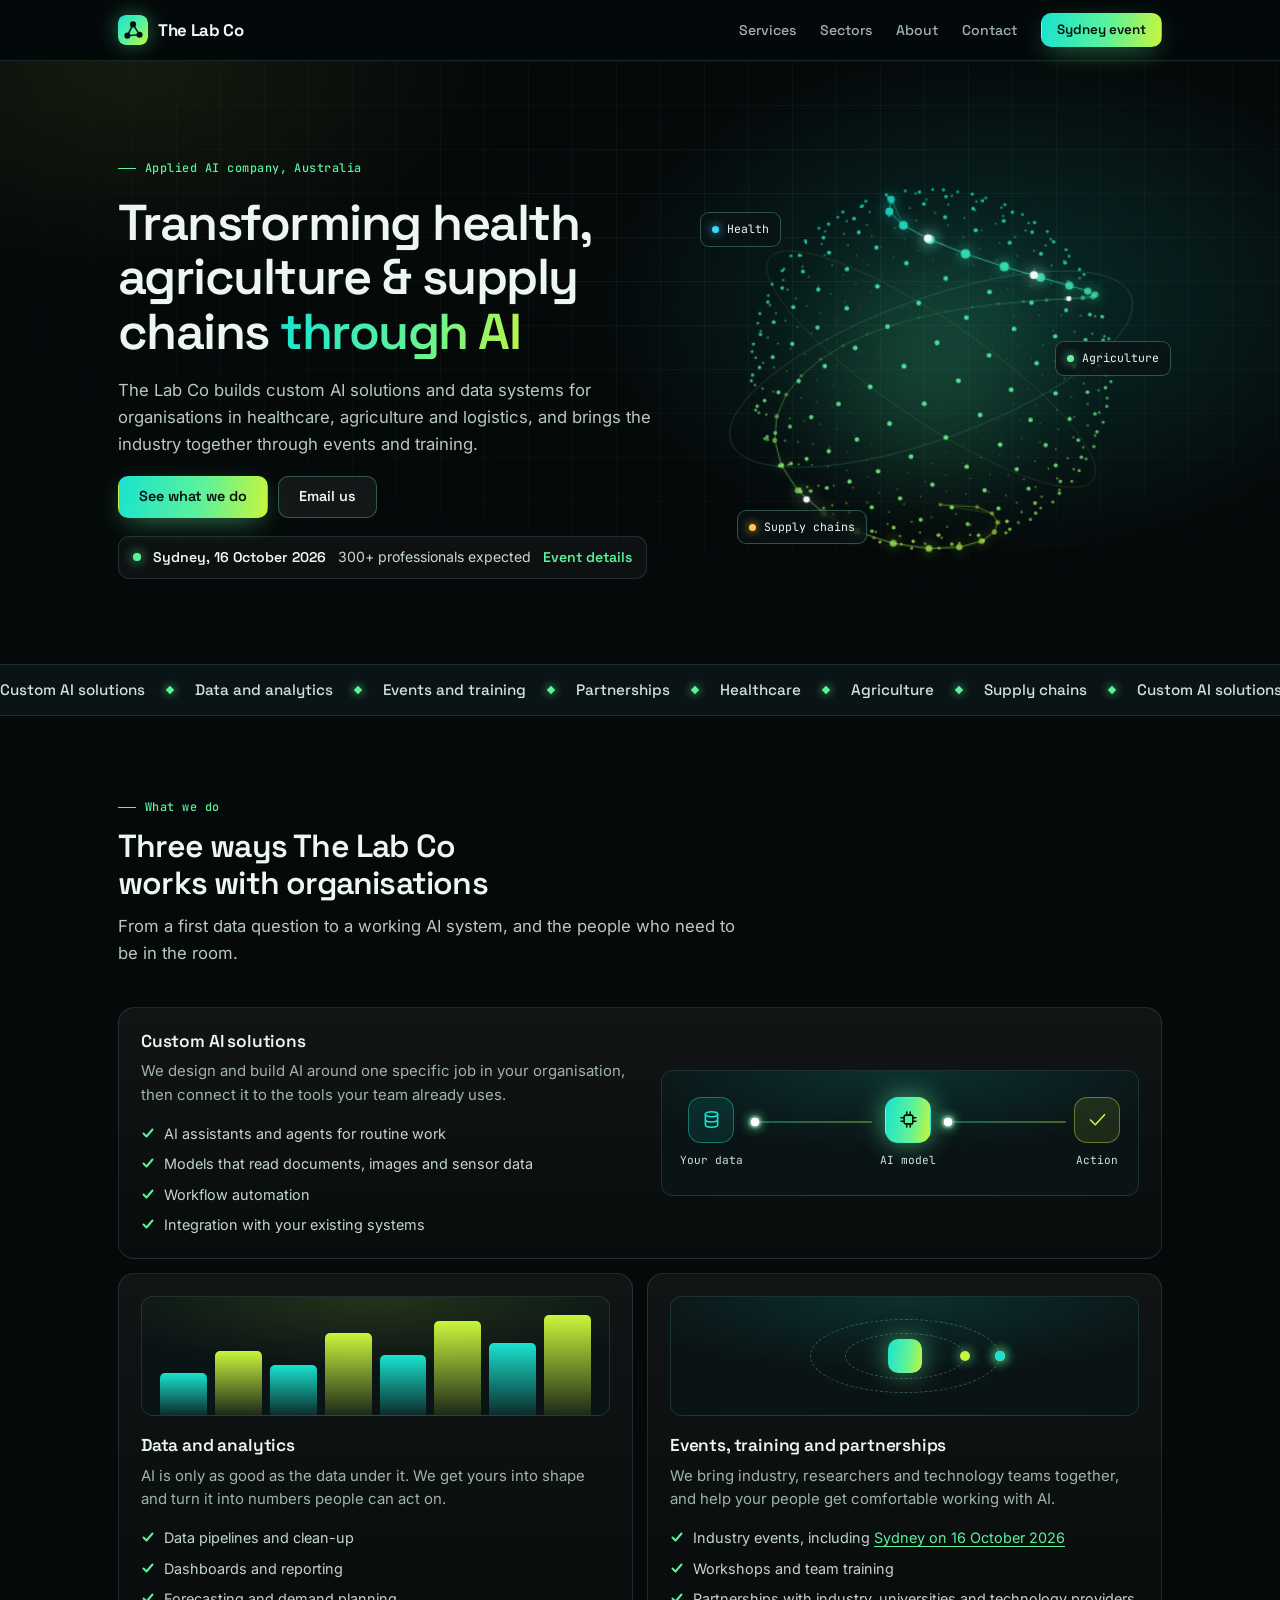
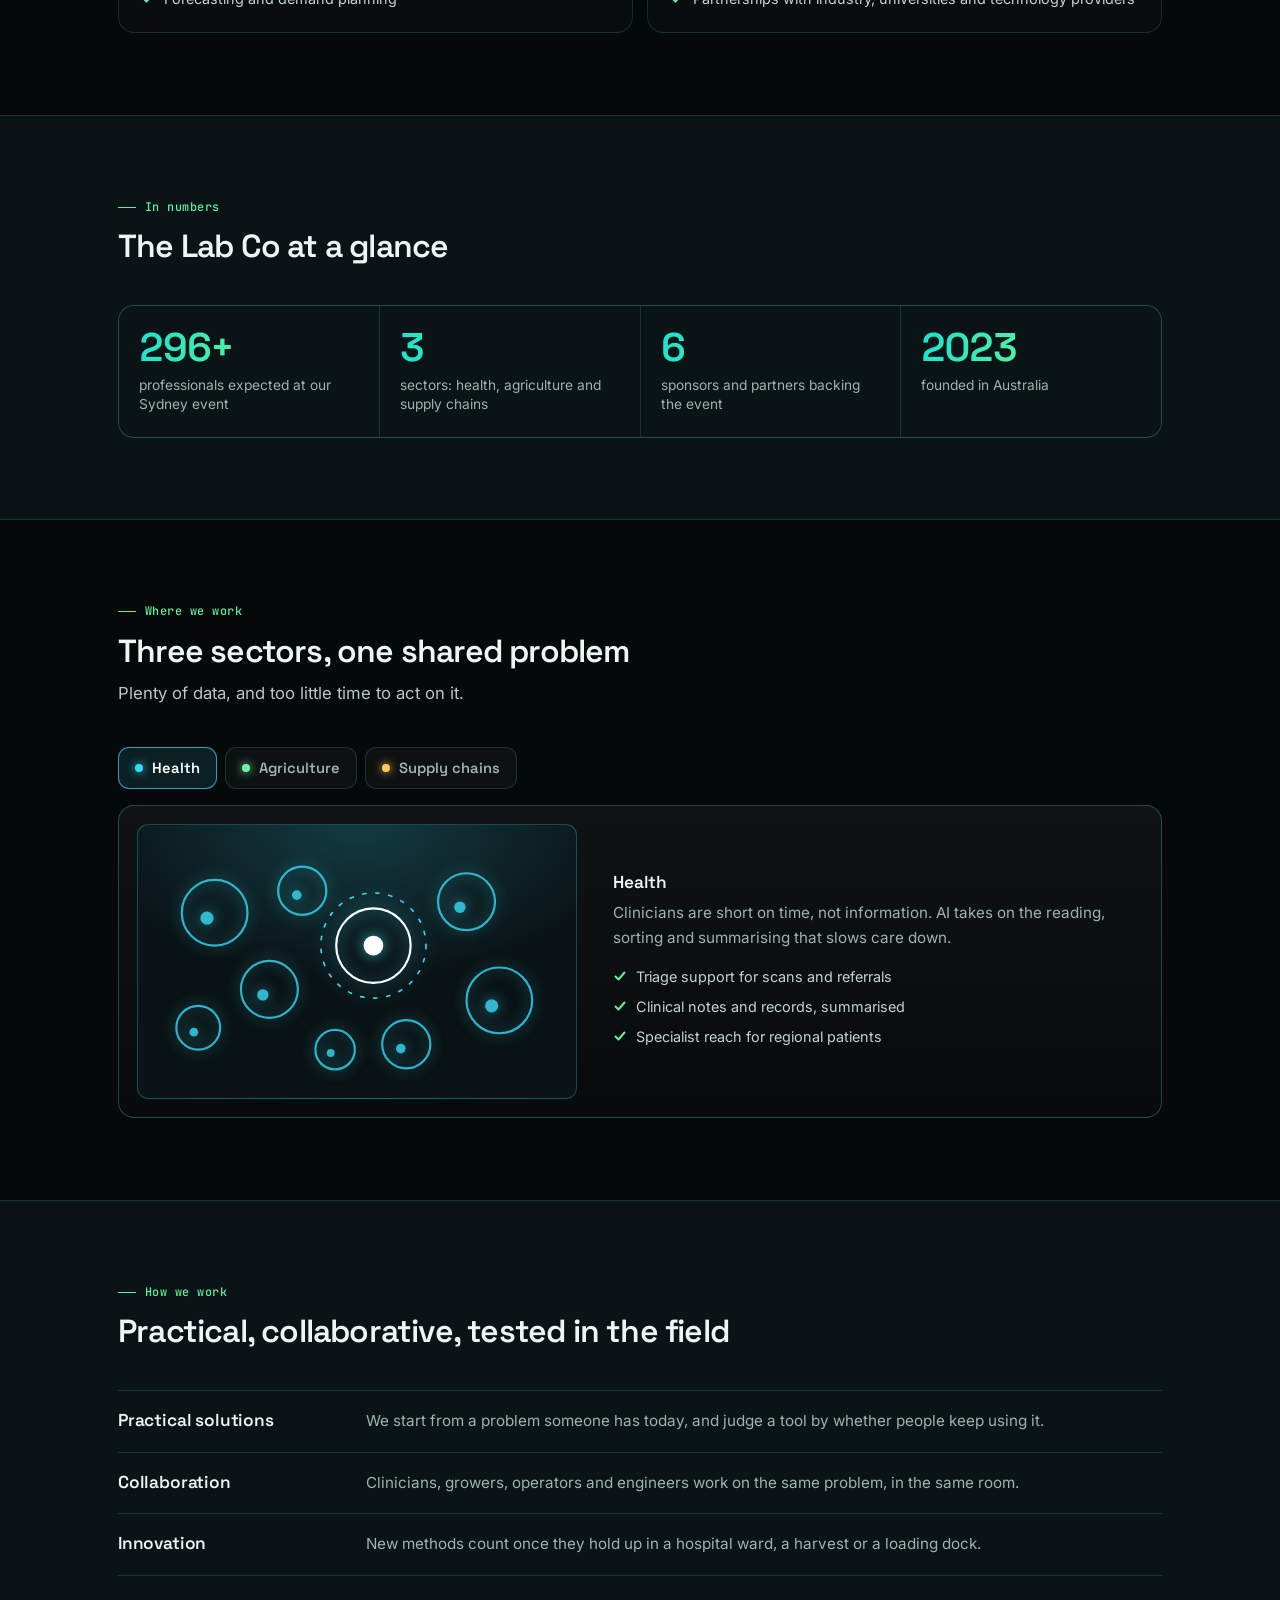
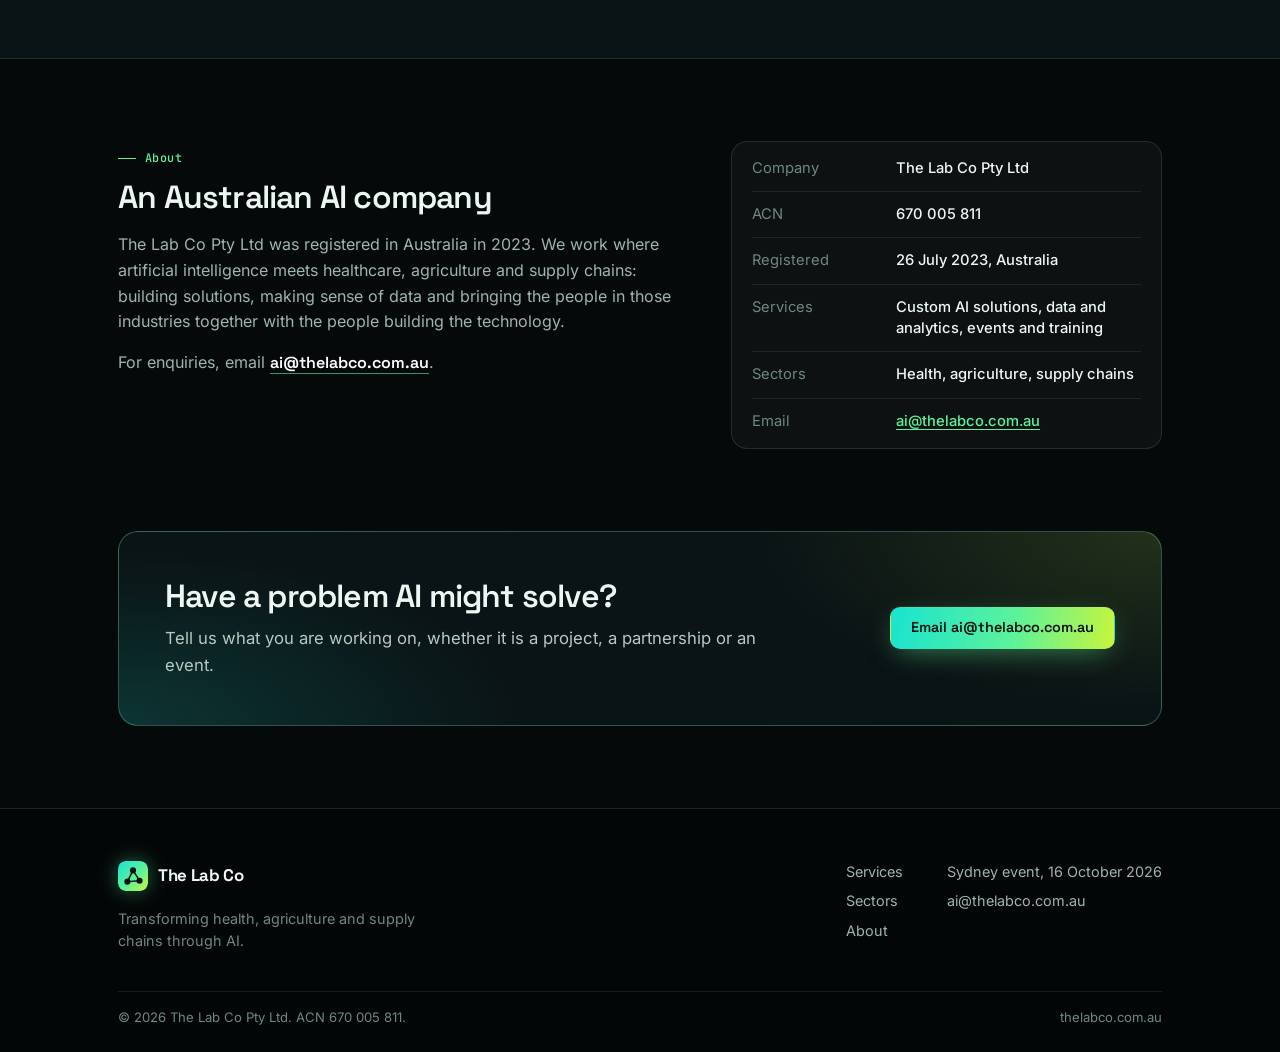
==== commit e383e464: "Improve mobile navigation and correct site details" ====
--- a/index.html
+++ b/index.html
@@ -20,7 +20,7 @@
   <link rel="icon" href="favicon.svg" type="image/svg+xml">
   <link rel="preload" href="assets/fonts/space-grotesk-latin-wght-normal.woff2" as="font" type="font/woff2" crossorigin>
   <link rel="preload" href="assets/fonts/inter-latin-wght-normal.woff2" as="font" type="font/woff2" crossorigin>
-  <link rel="stylesheet" href="assets/css/styles.css">
+  <link rel="stylesheet" href="assets/css/styles.css?v=20261013-audit1">
 
   <script type="application/ld+json">
   {
@@ -194,7 +194,7 @@
             <p class="stat__label">sponsors and partners backing the event</p>
           </div>
           <div class="stat">
-            <p class="stat__num grad-text"><span data-count="2023" data-count-from="2000">2023</span></p>
+            <p class="stat__num grad-text">2023</p>
             <p class="stat__label">founded in Australia</p>
           </div>
         </div>
--- a/assets/css/styles.css
+++ b/assets/css/styles.css
@@ -238,10 +238,8 @@
 /* event speakers */
 .section--speakers { background: radial-gradient(70% 100% at 50% 0%, rgba(25, 227, 208, 0.06), transparent 78%); border-block: 1px solid var(--line); }
 .speaker { padding: 10px; overflow: hidden; }
-.speaker__photo { aspect-ratio: 4 / 3; overflow: hidden; border-radius: 10px; border: 1px solid var(--line-2); background: radial-gradient(80% 90% at 50% 28%, rgba(92, 242, 155, 0.16), transparent 72%), #101c1e; }
-.speaker__photo img { width: 100%; height: 100%; object-fit: cover; object-position: center 25%; transition: transform 0.5s cubic-bezier(0.16, 0.84, 0.3, 1); }
-.speaker:hover .speaker__photo img { transform: scale(1.04); }
-.speaker:nth-child(5) .speaker__photo img { object-position: center 24%; }
+.speaker__photo { aspect-ratio: 1; overflow: hidden; border-radius: 10px; border: 1px solid var(--line-2); background: radial-gradient(80% 90% at 50% 28%, rgba(92, 242, 155, 0.16), transparent 72%), #101c1e; }
+.speaker__photo img { width: 100%; height: 100%; object-fit: contain; object-position: center; }
 .speaker__body { padding: 16px 12px 12px; }
 .speaker__body p { margin-top: 5px; color: #b7c9c3; }
 
@@ -380,7 +378,12 @@
   .hero--home .core__chip { display: none; }
 }
 @media (max-width: 759px) {
-  .nav__link { display: none; }
+  html { scroll-padding-top: 120px; }
+  .site-header__row { flex-wrap: wrap; gap: 0; padding-top: 10px; }
+  .site-header .brand { margin-bottom: 10px; }
+  .nav { width: 100%; gap: 18px; overflow-x: auto; white-space: nowrap; -webkit-overflow-scrolling: touch; border-top: 1px solid var(--line); }
+  .nav__link { display: inline-flex; flex: none; padding-block: 10px; }
+  .nav .btn { flex: none; }
 }
 @media (max-width: 480px) {
   .sponsor { width: calc(50% - 6px); }
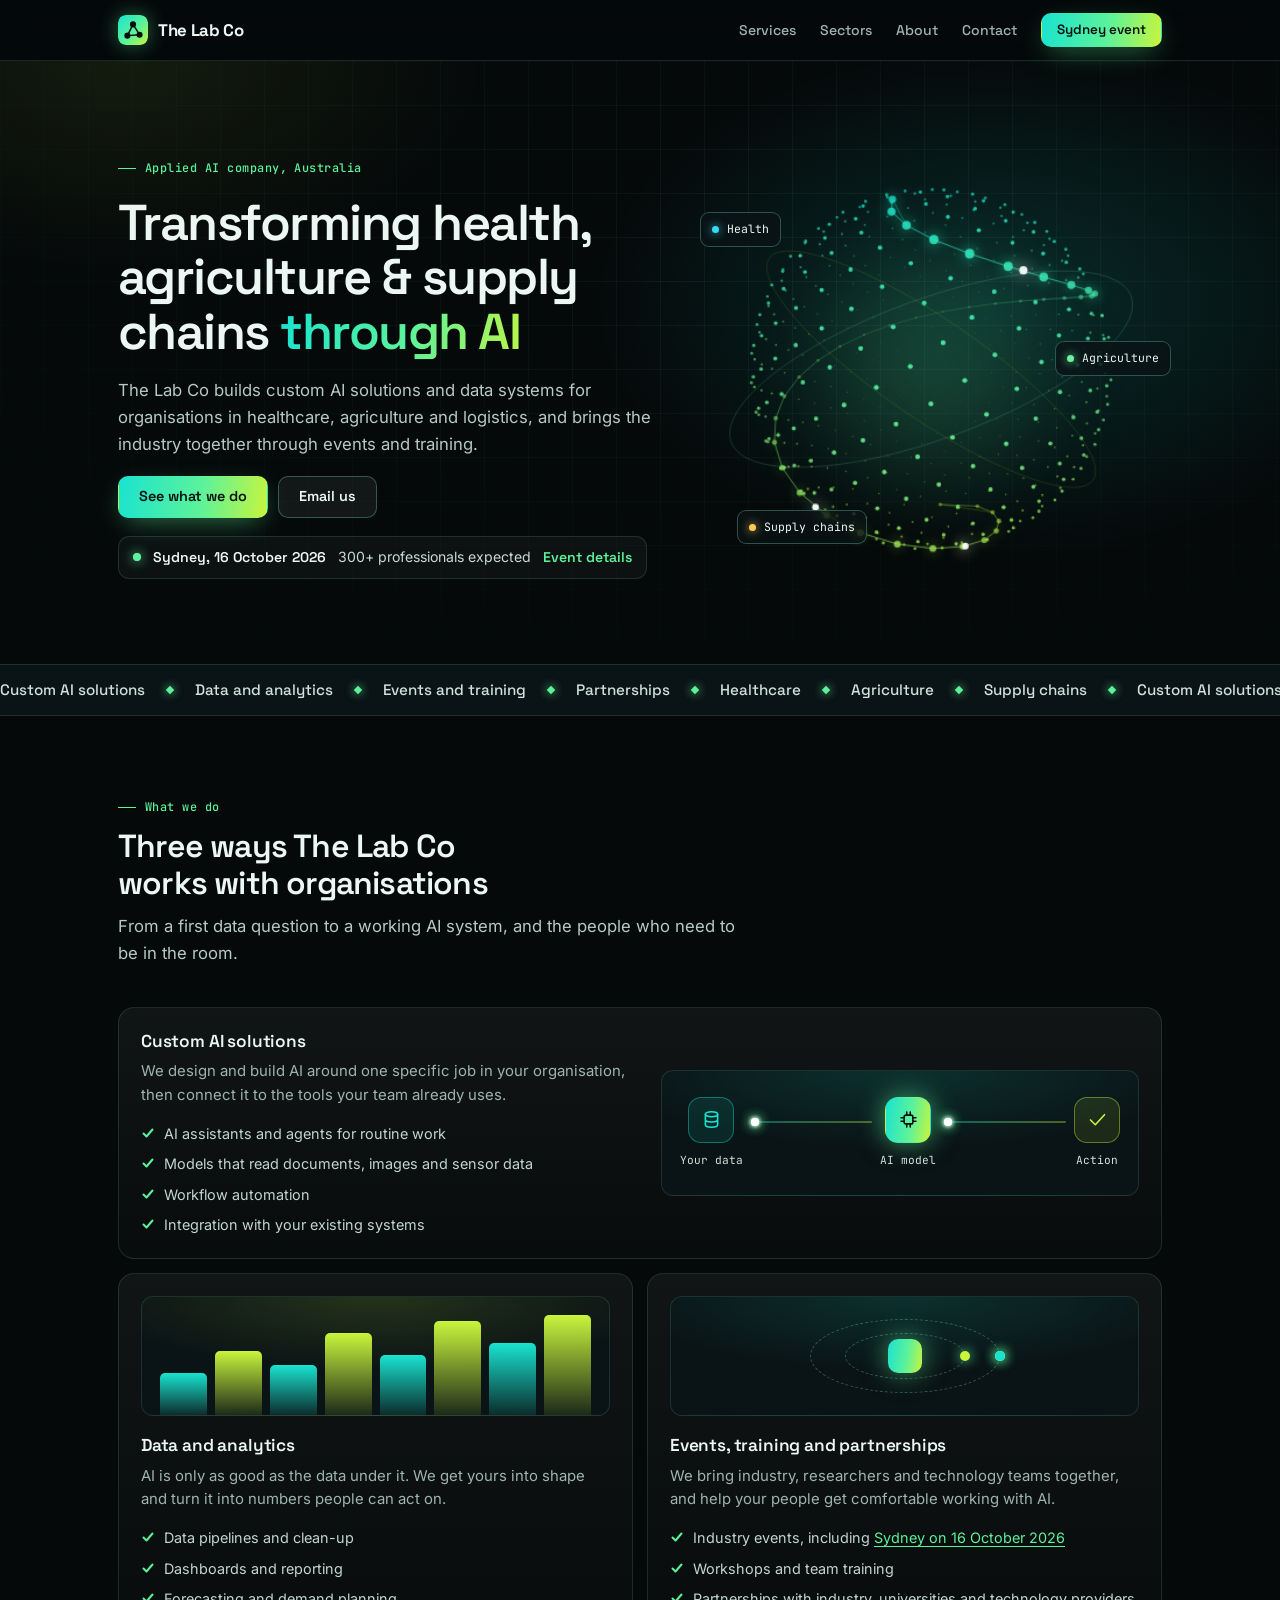
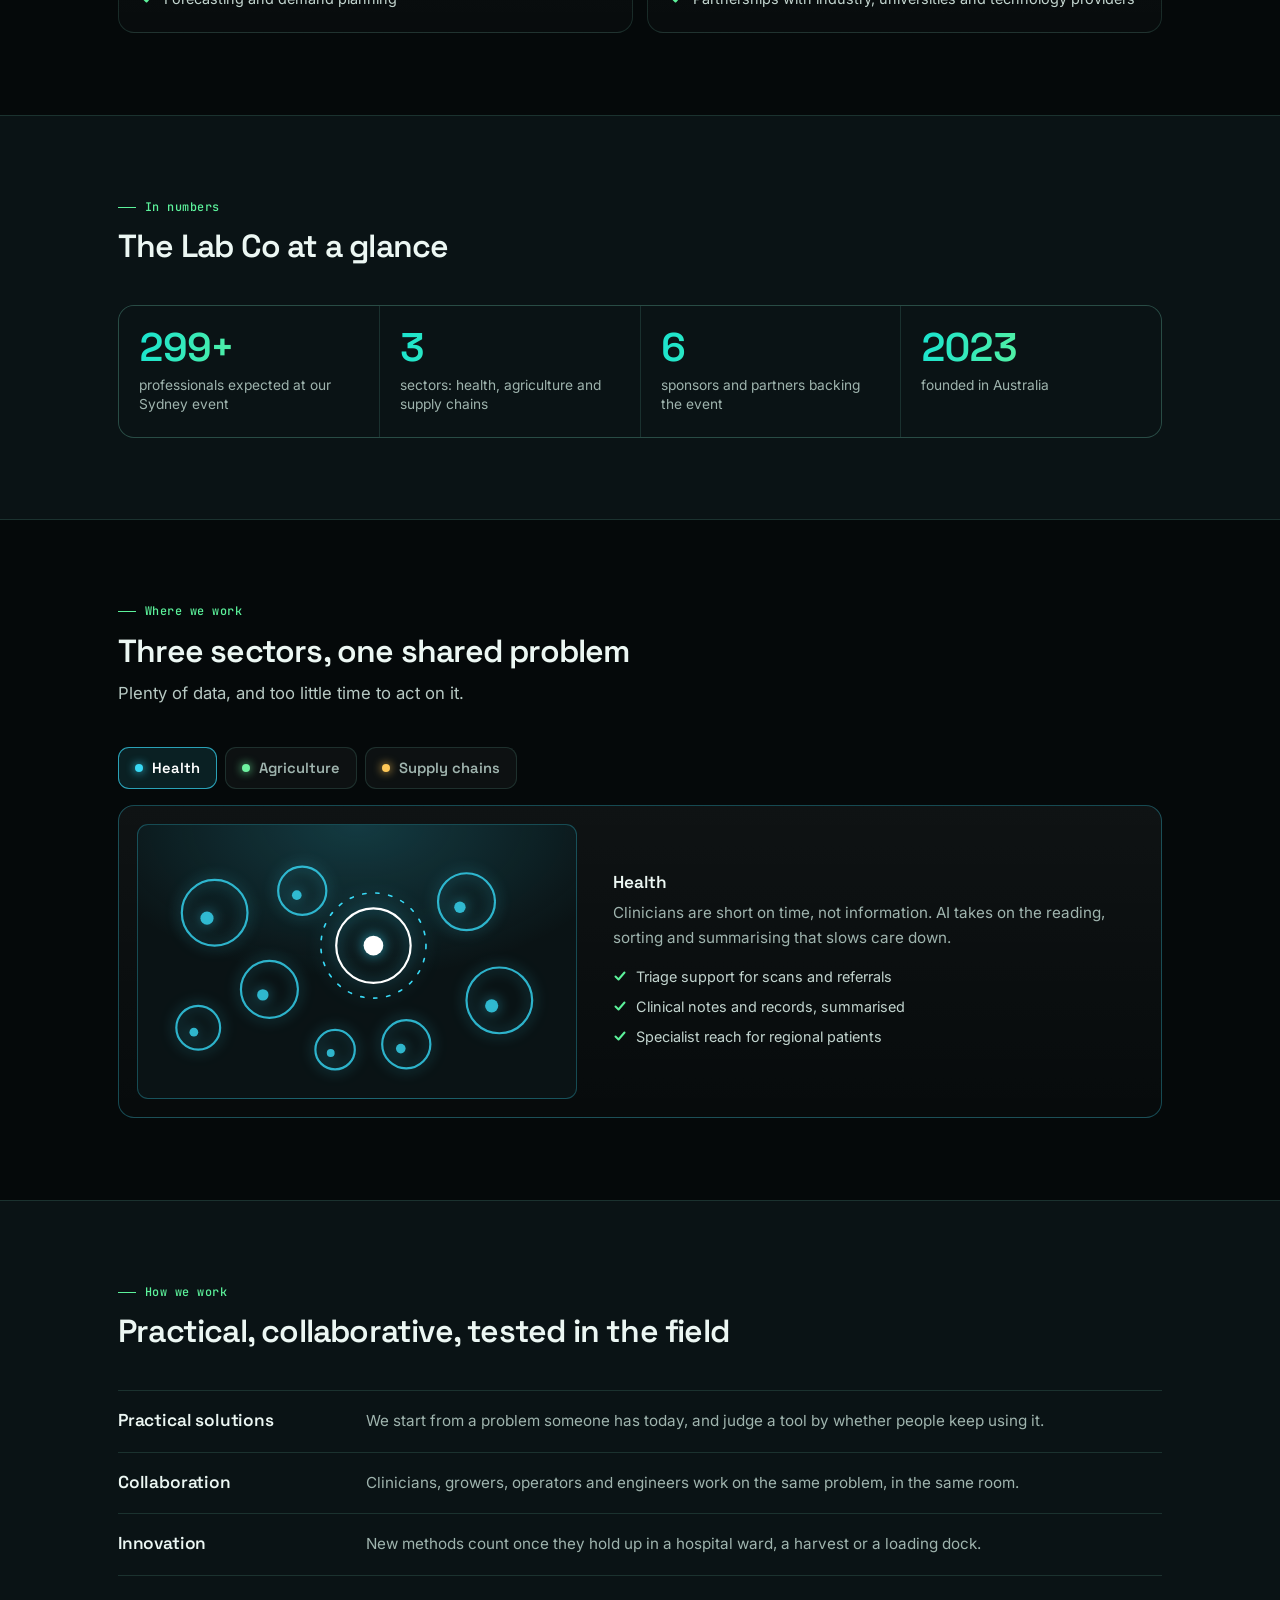
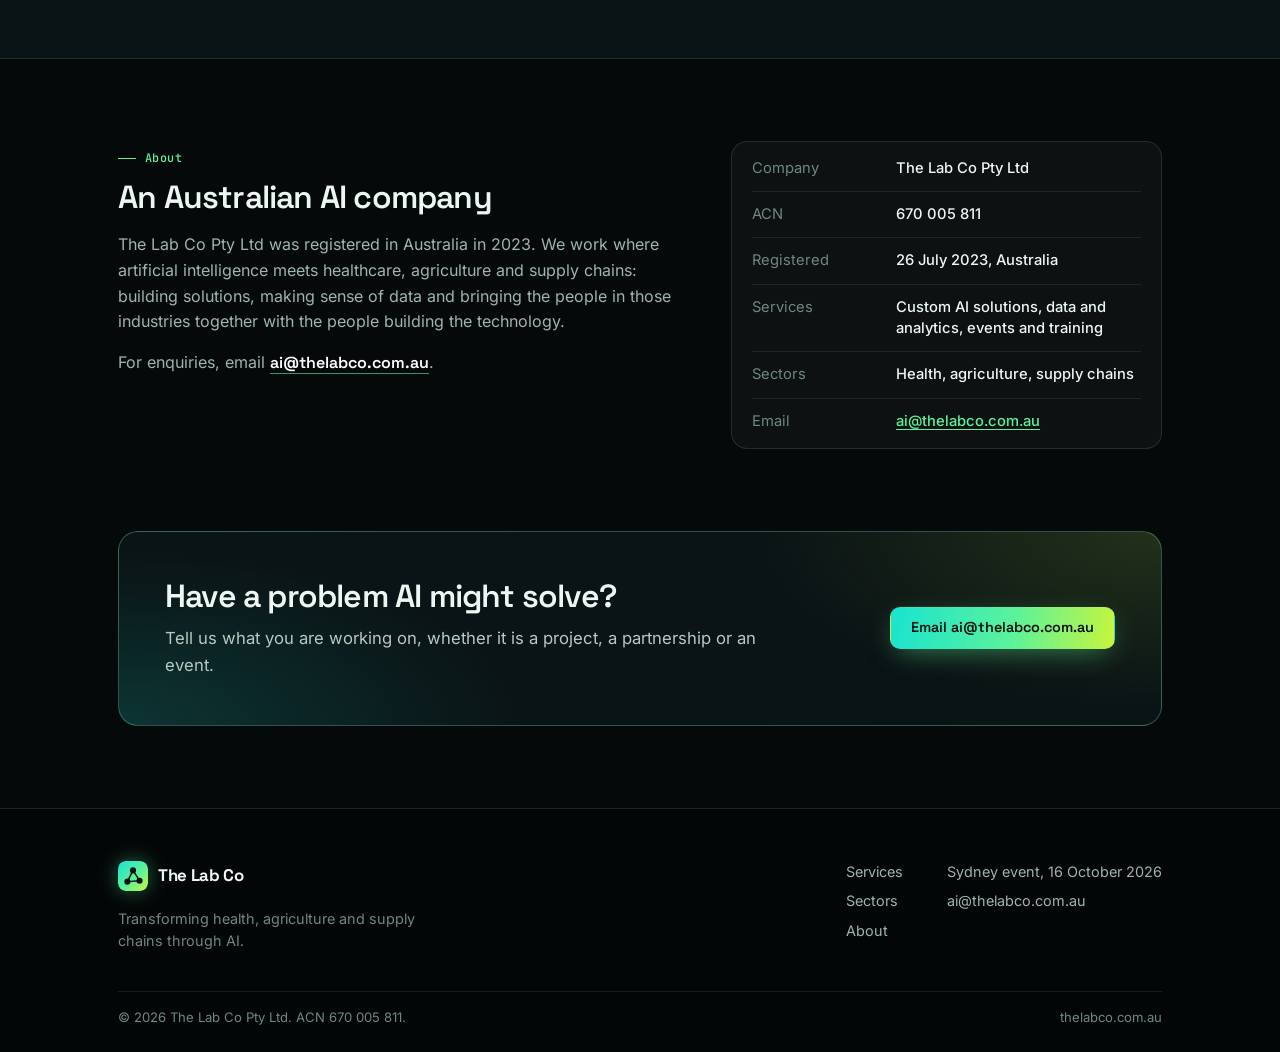
==== commit 5a69a4b2: "Fill speaker portrait frames consistently" ====
--- a/index.html
+++ b/index.html
@@ -20,7 +20,7 @@
   <link rel="icon" href="favicon.svg" type="image/svg+xml">
   <link rel="preload" href="assets/fonts/space-grotesk-latin-wght-normal.woff2" as="font" type="font/woff2" crossorigin>
   <link rel="preload" href="assets/fonts/inter-latin-wght-normal.woff2" as="font" type="font/woff2" crossorigin>
-  <link rel="stylesheet" href="assets/css/styles.css?v=20261013-audit1">
+  <link rel="stylesheet" href="assets/css/styles.css?v=20261013-audit2">
 
   <script type="application/ld+json">
   {
--- a/assets/css/styles.css
+++ b/assets/css/styles.css
@@ -239,7 +239,7 @@
 .section--speakers { background: radial-gradient(70% 100% at 50% 0%, rgba(25, 227, 208, 0.06), transparent 78%); border-block: 1px solid var(--line); }
 .speaker { padding: 10px; overflow: hidden; }
 .speaker__photo { aspect-ratio: 1; overflow: hidden; border-radius: 10px; border: 1px solid var(--line-2); background: radial-gradient(80% 90% at 50% 28%, rgba(92, 242, 155, 0.16), transparent 72%), #101c1e; }
-.speaker__photo img { width: 100%; height: 100%; object-fit: contain; object-position: center; }
+.speaker__photo img { width: 100%; height: 100%; object-fit: cover; object-position: center top; }
 .speaker__body { padding: 16px 12px 12px; }
 .speaker__body p { margin-top: 5px; color: #b7c9c3; }
 
